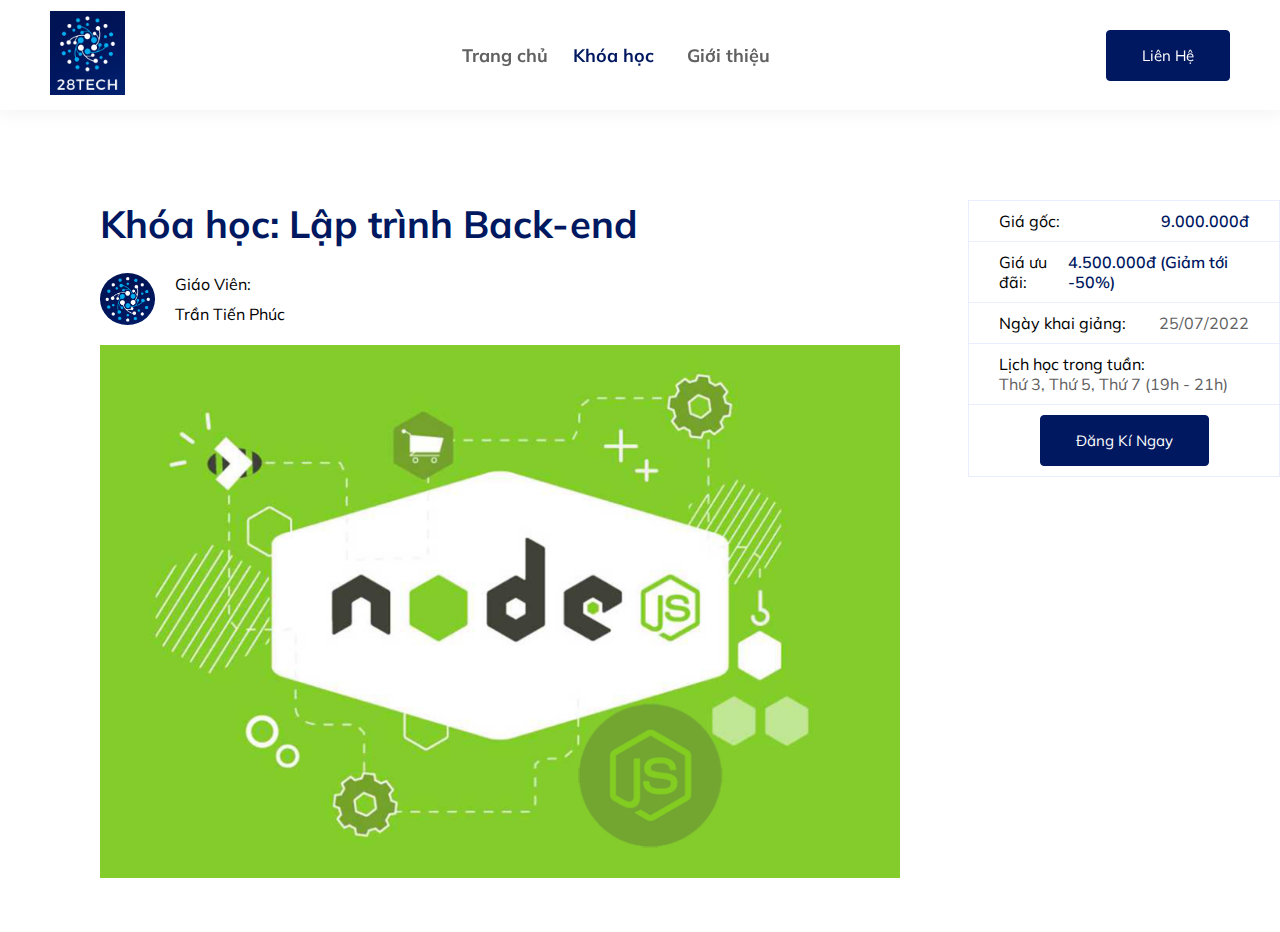
==== backend.html @ 57086149 "first commit" ====
<!DOCTYPE html>
<html lang="en">
<head>
    <meta charset="UTF-8">
    <meta name="viewport" content="width=device-width, initial-scale=1.0">
    <link rel="stylesheet" href="style.css">
    <link rel="stylesheet" href="https://cdnjs.cloudflare.com/ajax/libs/font-awesome/6.4.0/css/all.min.css" integrity="sha512-iecdLmaskl7CVkqkXNQ/ZH/XLlvWZOJyj7Yy7tcenmpD1ypASozpmT/E0iPtmFIB46ZmdtAc9eNBvH0H/ZpiBw==" crossorigin="anonymous" referrerpolicy="no-referrer" />
    <link rel="shortcut icon" href="./logo.png" type="image/x-icon">
    <title>Lập trình Back-end</title>
</head>
<body>
    <header>
        <div class="logo">
            <img src="./logo.png" alt="" class="img-logo">
        </div>
        <ul class="menu">
            <li class="menu-item"><a href="./index.html">Trang chủ</a></li>
            <li class="menu-item menu-item-table">
                <a href="" class="active">Khóa học</a>
                <i class="fa-solid fa-chevron-down"></i>
                <div class="menu-list">
                    <a href="">Lập trình Backend</a>
                    <a href="">Lập trình FontEnd</a>
                    <a href="">lập trình C++ từ cơ bản đến nâng cao</a>
                    <a href="">Cấu trúc dữ liệu và giải thuật</a>
                    <a href="">Lập trình C</a>
                    <a href="">Lập trình Java và SQL</a>
                    <a href="">Lập trình Python</a>
                    <a href="">Lập trình thi đấu</a>
                </div>
            </li>
            <li class="menu-item"><a href="./introduce.html">Giới thiệu</a></li>
        </ul>
        <a href="" class="contact">Liên hệ</a>
    </header>
    <section class="rate">
    <div class="left">
            <h2>Khóa học: Lập trình Back-end</h2>
        <div class="teacher">
            <img src="./rating-img-1.jpg" alt="">
            <p>Giáo Viên: <span>Trần Tiến Phúc</span></p>
        </div>
        <img src="./back-end.png" alt="">
    </div>
    <div class="right">
        <div class="box-rate">
            <div class="cost">
                <p>Giá gốc:</p>
                <span>9.000.000đ</span>
            </div>
            <div class="cost">
                <p>Giá ưu đãi:</p>
                <span>4.500.000đ (Giảm tới -50%)</span>
            </div>
            <div class="begin">
                <p>Ngày khai giảng:</p>
                <span>25/07/2022</span>
            </div>
            <div class="calender">
                <p>Lịch học trong tuần:</p>
                <span>Thứ 3, Thứ 5, Thứ 7 (19h - 21h)</span>
            </div>
            <div class="button">
                <a href="" class="contact">Đăng kí ngay</a>
            </div>
        </div>
    </div>
    </section>
</body>
</html>
---- style.css ----
@import url('https://fonts.googleapis.com/css2?family=Mulish:wght@300;400;500;600;700;800;900&display=swap');
*{
    padding: 0;
    margin: 0;
    box-sizing: border-box;
    list-style: none;
    text-decoration: none;
    font-family: var(--font-family);
}
:root{
    --font-family: 'Mulish', sans-serif;
    --main-color: #001860;
    --body-color: #616161;
    --white-color: #ffffff;
    --bs-orange: #fd7e14;
    --back-color: #000000;
    --transition: all ease .5s;
    --border-radiaus: 4px;
    --box-shadow: 0 0 20px 3px rgba(0,0,0,0.05);
}
body{
   
}
header{
    display: flex;
    align-items: center;
    justify-content: space-between;
    height: 110px;
    background-color: var(--white-color);
    box-shadow: var(--box-shadow);
    padding: 20px 50px;
    position: fixed;
    width: 100%;
    z-index: 1000;
    top: 0;
    left: 0;
    right: 0;
}
.menu .active{
    color: var(--main-color);
}
.logo{
    width: 75px;
}
.logo img{
    width: 100%;
    height: auto;
}
.menu{
    display: flex;
    align-items: center;
    gap: 25px;
}
.menu li a{
    font-size: 18px;
    color: var(--body-color);
    transition: var(--transition);
    font-weight: bold;
}
.menu li:hover a{
    color: var(--main-color);
    cursor: pointer;
}
.contact{
    padding: 15px 35px;
    background-color: var(--main-color);
    color: var(--white-color);
    font-size: 15px;
    border-radius: var(--border-radiaus);
    text-align: center;
    text-transform: capitalize;
    border: 1px solid var(--main-color);
    transition: var(--transition);
}
.contact:hover{
    background-color: var(--white-color);
    color: var(--main-color);
}
.menu li{
    display: flex;
    align-items: center;
}
.menu li i{
    color: var(--body-color);
    font-weight: bold;
    font-size: 10px;
    margin-left: 8px;
    transition: var(--transition);
    cursor: pointer;
}
.menu li:hover i{
    color: var(--main-color);
}
.menu-item-table{
    position: relative;
    cursor: pointer;
}
.menu-item-table:hover .menu-list{
    display: inline-flex;
}
.hero{
    display: flex;
    align-items: center;
    gap: 15px;
    padding: 50px 50px;
    background-color: #f5f6fa;
    margin-top: 100px;
}
.hero-left{
    width: 58.3333333333%;
}
.hero-left .heading{
    font-size: 50px;
    line-height: 1.2;
    margin-bottom: 25px;
}
.hero-left p{
    color: var(--body-color);
    margin-bottom: 30px;
    line-height: 2;
    font-size: 19px;
}
.hero-right{
    width: calc(100% - 58.3333333333%);
}
.hero-right img{
    width: 600px;
    vertical-align: middle;
}
.menu-list{
    position: absolute;
    left: -10px;
    top: 160%;
    display: flex;
    flex-direction: column;
    background-color: var(--white-color);
    width: 250px;
    display: none;
    transition: var(--transition);
}
.menu-list::before{
    content: "";
    display: block;
    width: 150px;
    height: 50px;
    background-color: transparent;
    position: absolute;
    top: -30px;
}
.menu-list a{
    padding: 10px 15px;
    border-bottom: 1px dashed var(--body-color);
    color: var(--body-color);
}
.menu-list a:hover{
    color: red;
}
.source{
    margin-top: 100px;
    margin-bottom: 70px;
    text-align: center;
    width: 90%;
    margin: 0 auto;
}
.title p{
    font-size: 16px;
    color: var(--main-color);
    font-weight: 600;
    margin-bottom: 5px;
}
 .title h3{
    font-size: 36px;
    font-weight: 600;
    margin-bottom: 15px;
}
.box{
    width: 394px;
    height: 370px;
    text-align: start;
    box-shadow: var(--box-shadow);
    transition: var(--transition);
    cursor: pointer;
}
.box:hover{
    transform: translateY(-5px);
}
.box img{
    width: 100%;
    object-fit: cover;
}
.box .content{
    padding: 10px;
}
.box .content span{
    color: var(--main-color);
    font-size: 15px;
    margin-bottom: 5px;
}
.box .content h3{
    font-size: 20px;
    line-height: 1.6;
}
.box .content .star{
    margin-bottom: 20px;
    line-height: 1;
    color: var(--main-color);
}
.time{
    width: 100%;
    display: flex;
    align-items: center;
    justify-content: space-between;
}
.contain-box{
    display: flex;
    align-items: center;
    justify-content: center;
    flex-wrap: wrap;
    gap: 25px;
}
.title{
    margin: 60px 0px;
}
.introduce{
    background-color: #f5f6fa;
    padding: 40px;
    text-align: center;
}
.container-difficult{
    display: flex;
    align-items: center;
    justify-content: center;
    gap: 20px;
}
.box-difficult{
    width: 200px;
    height: 337px;
    text-align: center;
    transition: var(--transition);
}
.box-difficult:hover{
    transform: translateY(-5px);
}
.box-difficult img{
    width: 80px;
    height: 80px;
    object-fit: contain;
    margin-bottom: 20px;
}
.img-difficult{
    width: 140px;
    height: 140px;
    background-color: red;
    display: flex;
    align-items: center;
    justify-content: center;
    border-radius: 50%;
    margin: 0 auto 25px;
    background-color: #edf5fc;
}
.feeling{
    display: flex;
    align-items: center;
    justify-content: center;
    flex-direction: column;
    background-color: var(--white-color);
    text-align: center;
    padding: 40px;
    position: relative;
    margin-bottom: 30px;
}
.container-feeling{
    width: 50%;
}
.content-feeling img{
    width: 68px;
    height: auto;
    border-radius: 50%;
}
.container-feeling p{
    font-size: 20px;
    color: var(--body-color);
    line-height: 1.5;
}
.content-feeling{
    width: 100%;
    display: flex;
    align-items: center;
    gap: 20px;
    justify-content: center;
    margin-top: 20px;
}
.content-feeling .name{
    color: var(--back-color);
}
.container-feeling .comment{
    text-align: start;
}
.felling-img-1{
    position: absolute;
    top: 90px;
    left: 50px;
}
.felling-img-2{
    position: absolute;
    bottom: 0;
    right: 30px;
}
.register{
    background-color: #f5f6fa;
    padding: 40px 0px;
}
.container-register{
    display: flex;
    align-items: center;
    justify-content: center;
}
.box-register{
    display: flex;
    align-items: center;
    flex-direction: column;
    margin-right: 100px;
    position: relative;
    transition: var(--transition);
}
.box-register:hover{
    transform: translateY(-5px);
}
.box-register img{
    margin-bottom: 30px;
    width: 140px;
}
.box-register span{
    font-size: 20px;
    font-weight: 600;
}
.box-register p{
    position: absolute;
    font-size: 25px;
    font-weight: bold;
    top: 20%;
}
footer{
    background-color: var(--back-color);
    padding: 40px;
    text-align: center;
}
footer p{
    color: var(--white-color);
    font-size: 18px;
    font-weight: bold;
}
footer span{
    color: var(--bs-orange);
}
.social{
    position: fixed;
    top: 500px;
    right: 30px;
}
.social img{
    width: 40px;
    height: 40px;
    margin-bottom: 10px;
    display: block;
    cursor: pointer;
}
.social-phone{
    background-color: rgb(146, 238, 9);
    border-radius: 50%;
    padding: 5px;
}
.social .updown{
    width: 40px;
    height: 40px;
    background-color: var(--main-color);
    display: flex;
    align-items: center;
    justify-content: center;
    border-radius: 5px;
    font-size: 12px;
    border: 2px solid var(--main-color);
    transition: var(--transition);
    cursor: pointer;
}
.social .updown a{
    color: var(--white-color);
}
.social .updown:hover{
    background-color: var(--white-color);
}
.social .updown:hover a{
    color: var(--main-color);
}
.introduce-hero{
    position: relative;
    height: 363px;
    width: 100%;
    background-image: url(./page-bg-1.jpg);
    text-align: center;
    background-repeat: no-repeat;
    background-position: center center;
    background-size: cover;
    display: flex;
    align-items: center;
    justify-content: center;
    z-index: 1;
}
.introduce-hero::before{
    position: absolute;
    content: "";
    width: 100%;
    height: 100%;
    background-color: var(--white-color);
    opacity: 0.8;
    z-index: -1;
}
.container-introduce-hero h2{
    font-size: 40px;
    font-weight: 500;
    margin-bottom: 20px;
}
.container-introduce-hero span{
    margin: 0 20px;
    font-size: 15px;
}
.introduce-body{
    display: flex;
    gap: 55px;
    background-color: #f5f6fa;
}
.introduce-left{
    width: 50%;
}
.introduce-left img{
    width: 800px;
    height: 100%;
    background-size: contain;
    background-position: center center;
}
.introduce-righ{
    max-width: 518px;
}
.introduce-right{
    padding: 100px 0px;
}
.introduce-right h3{
    font-size: 36px;
    text-transform: uppercase;
    color: var(--main-color);
    margin: 20px 0px;
}
.introduce-right p{
    color: var(--body-color);
    line-height: 2;
    margin-bottom: 20px;
}
.introduce-right .content{
    max-width: 600px;
}
.contact-item{
    margin-bottom: 30px;
}
.contact-item i{
    width: 20px;
    height: 20px;
    background-color: var(--main-color);
    border-radius: 50%;
    font-size: 15px;
    color: var(--white-color);
    line-height: 20px;
    padding-left: 3px;
}
.contact-item .link{
    color: var(--body-color);
    margin-left: 5px;
    transition: var(--transition);
}
.contact-item .link:hover{
    color: var(--main-color);
}
.rate{
    margin-top: 200px;
    margin-bottom: 50px;
    display: flex;
}
.rate .left{
    width: 60%;
    margin: 0 100px;
}
.rate .left h2{
    font-size: 38px;
    margin-bottom: 25px;
    font-weight: 700;
    color: var(--main-color);
}
.rate .left img{
    width: 800px;
    height: auto;
}
.teacher{
    display: flex;
    align-items: center;
    gap: 20px;
    margin-bottom: 20px;
}
.teacher img{
    max-width: 55px;
    border-radius: 50%;
}
.teacher span{
    display: block;
    margin-top: 10px;
}
.right{
    width: 40%;
}
.box-rate{
    max-width: 400px;
    border: 1px solid #eaedff;
}
.cost , .begin , .calender{
    padding: 10px 30px;
    border-bottom: 1px solid #eaedff;
}
.cost , .begin{
    display: flex;
    align-items: center;
    justify-content: space-between;
}
.cost span{
    color: var(--main-color);
    font-weight: 600;
}
.begin span ,.calender span{
    color: var(--body-color);
}
.button{
    display: flex;
    align-items: center;
    justify-content: center;
    padding: 10px 0;
}
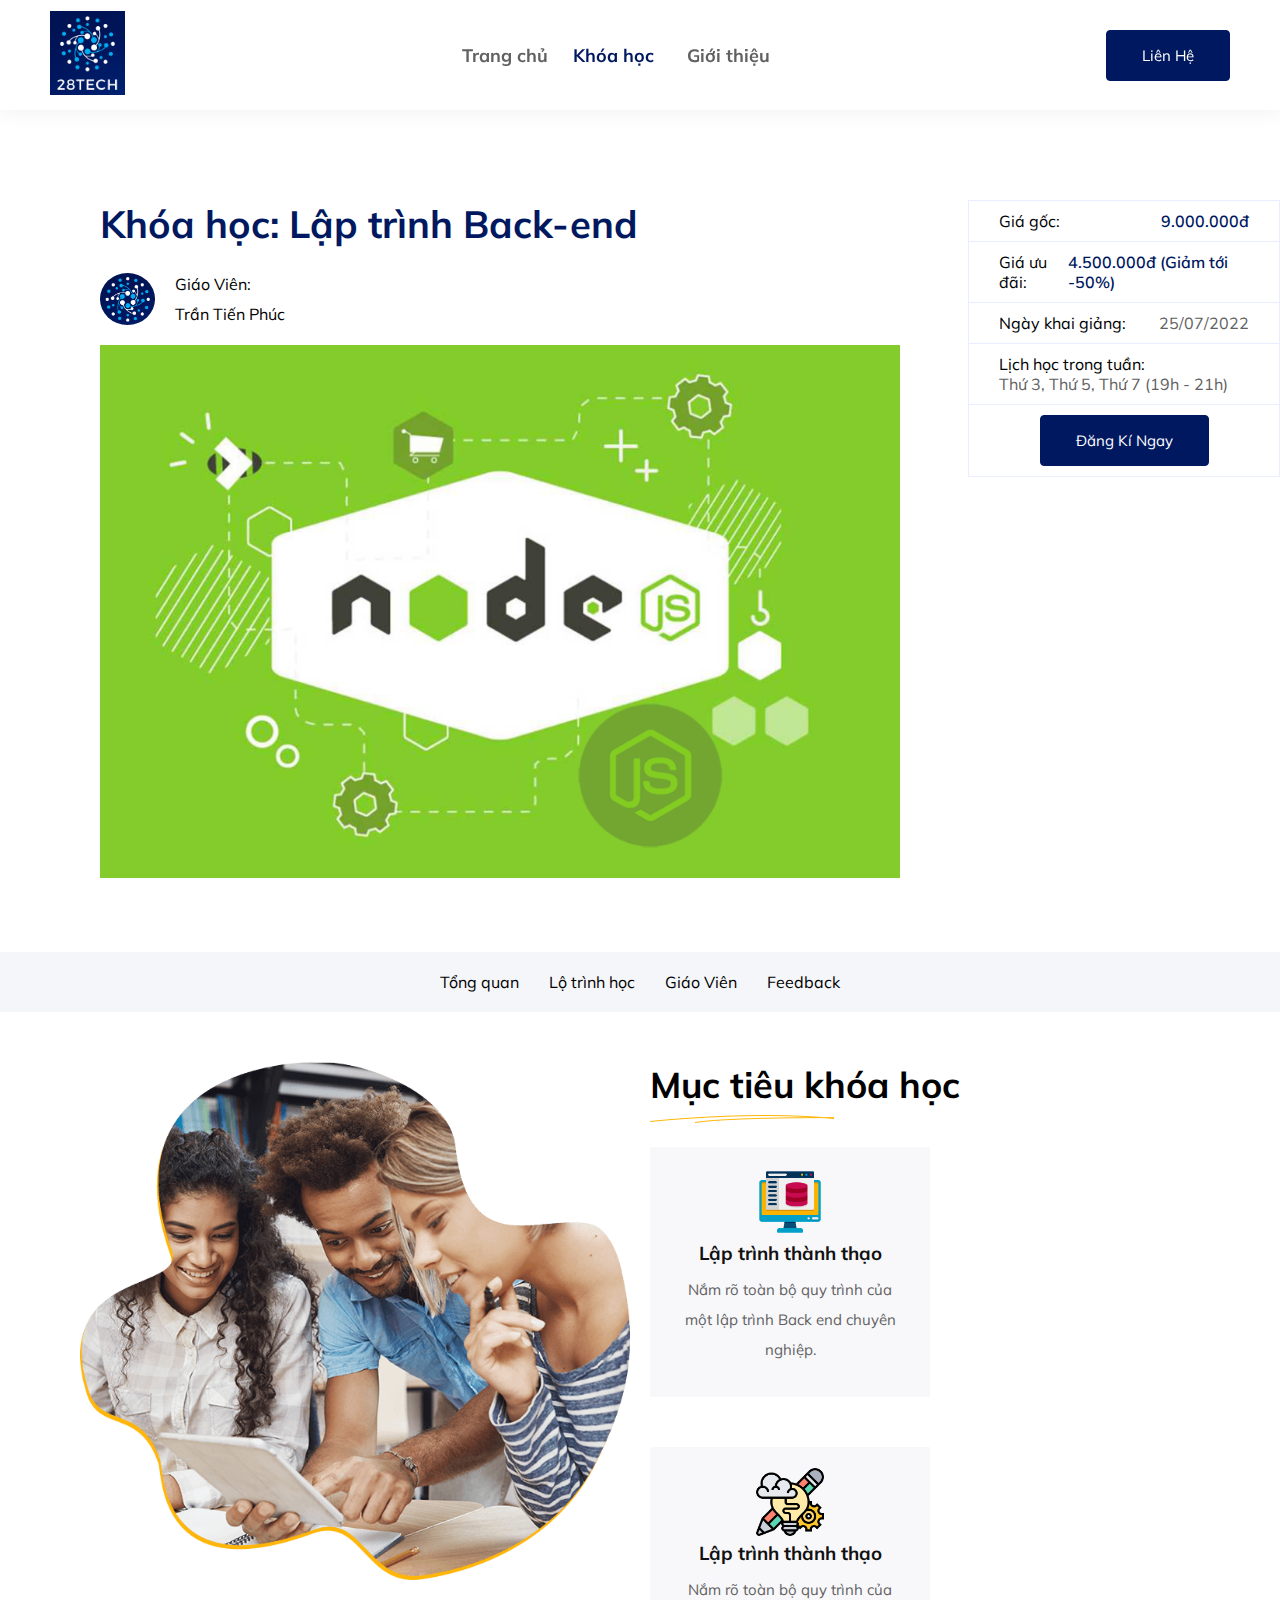
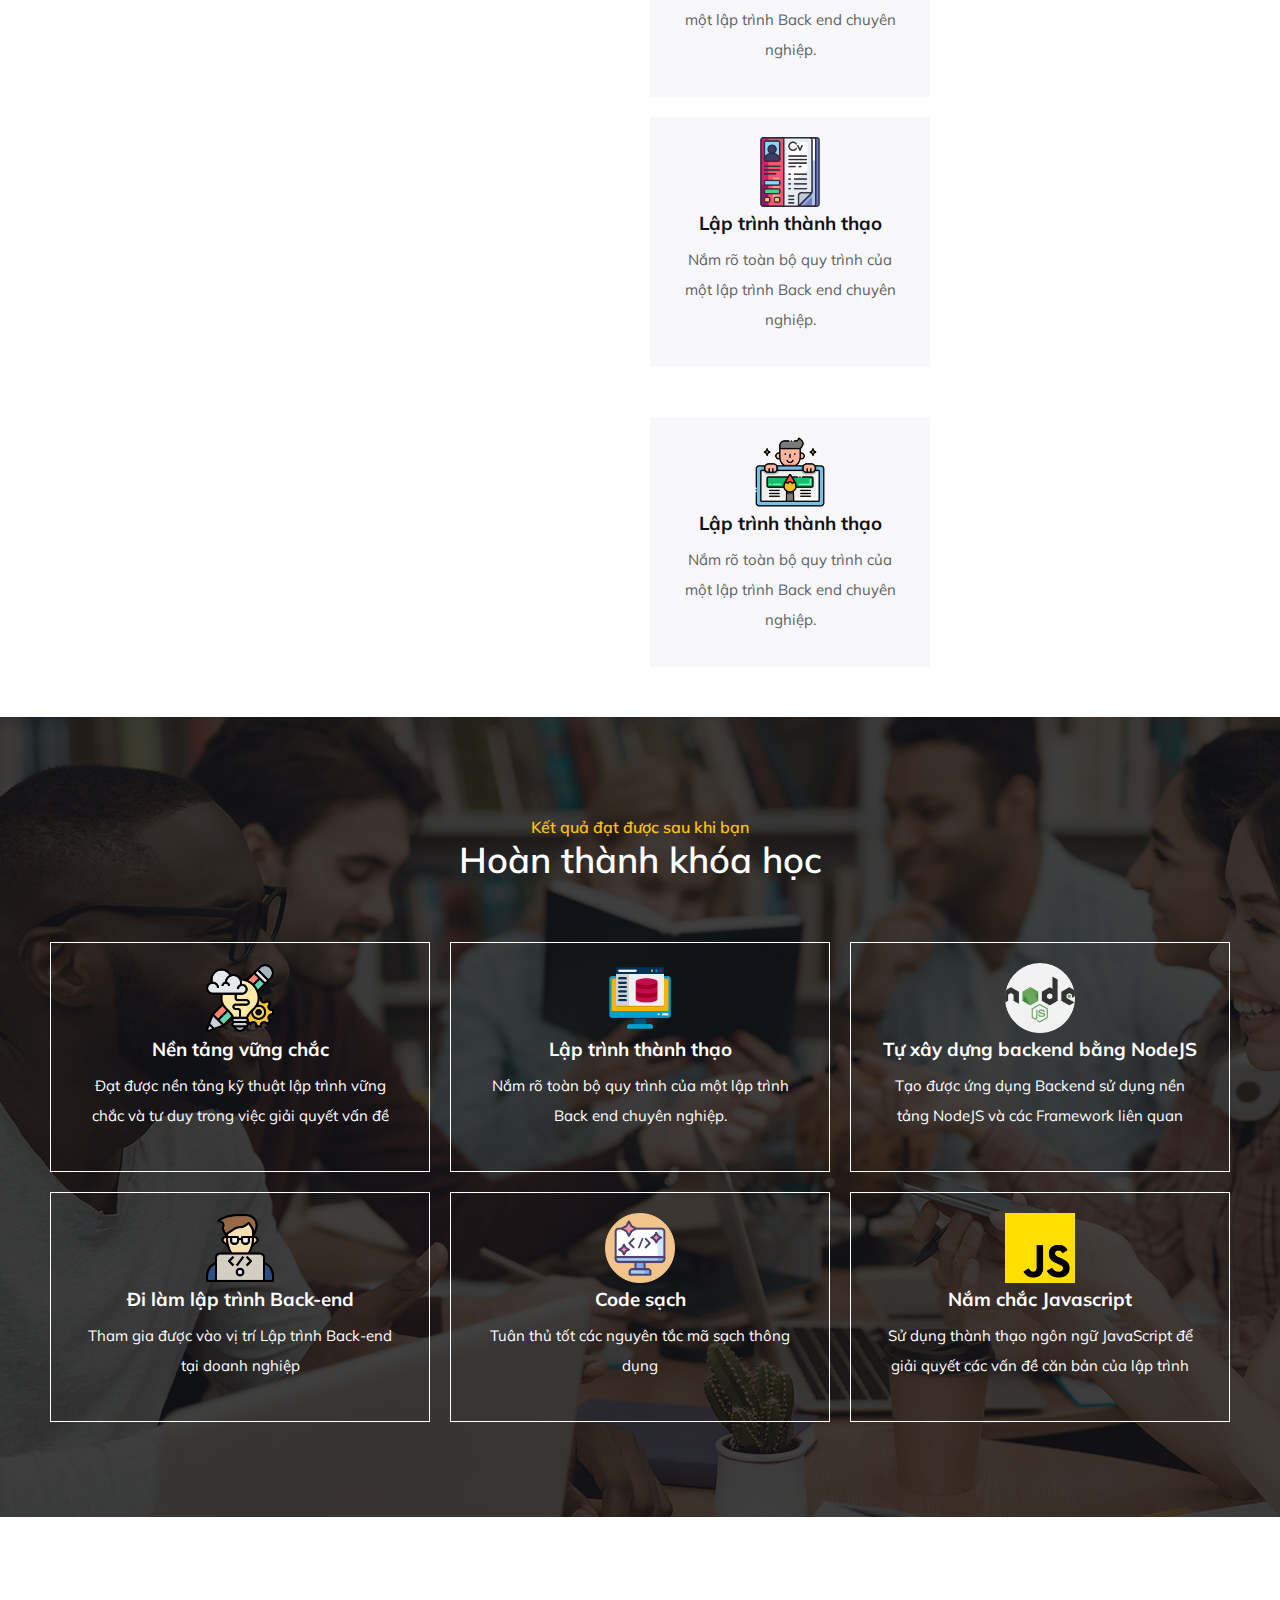
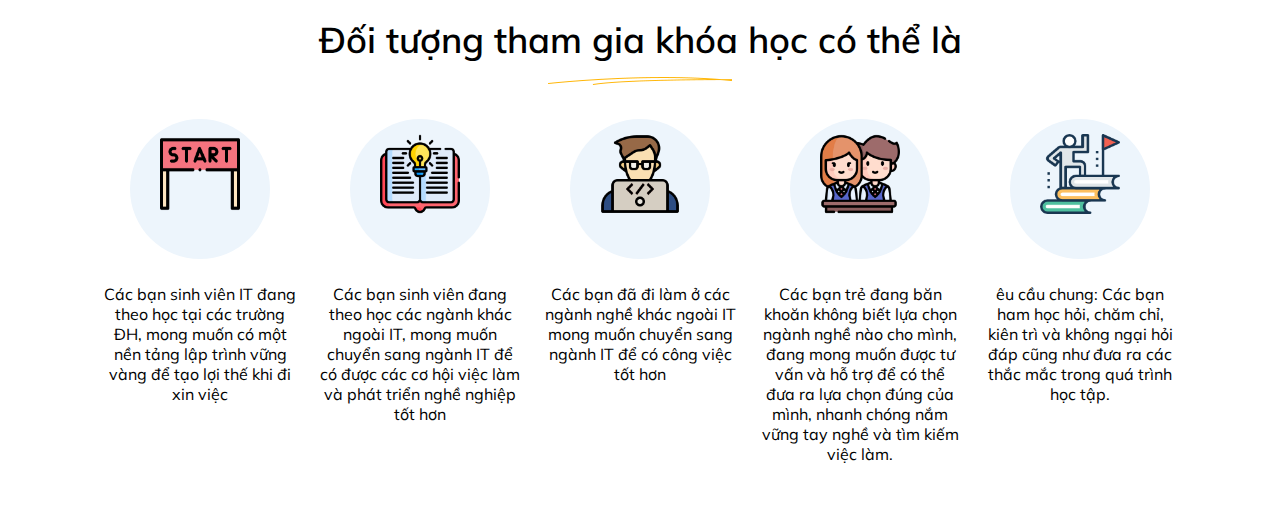
==== commit c1477799: "first commit" ====
--- a/backend.html
+++ b/backend.html
@@ -66,5 +66,117 @@
         </div>
     </div>
     </section>
+    <section class="navbar">
+        <ul class="navbar-backend">
+            <li>Tổng quan</li>
+            <li>Lộ trình học</li>
+            <li>Giáo Viên</li>
+            <li>Feedback</li>
+        </ul>
+    </section>
+    <section class="target">
+        <div class="target-left">
+            <img src="./event-img-5.png" alt="">
+        </div>
+        <div class="target-right">
+            <h2>Mục tiêu khóa học</h2>
+            <img src="./section-title-shape.png" alt="">
+            <div class="target-box">
+                <div class="target-box-item">
+                    <img src="./icon-back-end.png" alt="">
+                    <h3>Lập trình thành thạo</h3>
+                    <span>Nắm rõ toàn bộ quy trình của một lập trình Back end chuyên nghiệp.</span>
+                </div>
+                <div class="target-box-item target-box-item-margin">
+                    <img src="./tu-duy.png" alt="">
+                    <h3>Lập trình thành thạo</h3>
+                    <span>Nắm rõ toàn bộ quy trình của một lập trình Back end chuyên nghiệp.</span>
+                </div>
+                <div class="target-box-item">
+                    <img src="./cv.png" alt="">
+                    <h3>Lập trình thành thạo</h3>
+                    <span>Nắm rõ toàn bộ quy trình của một lập trình Back end chuyên nghiệp.</span>
+                </div>
+                <div class="target-box-item target-box-item-margin">
+                    <img src="./ui-ux.png" alt="">
+                    <h3>Lập trình thành thạo</h3>
+                    <span>Nắm rõ toàn bộ quy trình của một lập trình Back end chuyên nghiệp.</span>
+                </div>
+            </div>
+        </div>
+    </section>
+    <section class="result">
+        <div class="title">
+            <span>Kết quả đạt được sau khi bạn</span>
+            <h3>Hoàn thành khóa học</h3>
+        </div>
+        <div class="target-box">
+            <div class="target-box-item">
+                <img src="./tu-duy.png" alt="">
+                <h3>Nền tảng vững chắc</h3>
+                <span>Đạt được nền tảng kỹ thuật lập trình vững chắc và tư duy trong việc giải quyết vấn đề</span>
+            </div>
+            <div class="target-box-item ">
+                <img src="./icon-back-end.png" alt="">
+                <h3>Lập trình thành thạo</h3>
+                <span>Nắm rõ toàn bộ quy trình của một lập trình Back end chuyên nghiệp.</span>
+            </div>
+            <div class="target-box-item">
+                <img src="./nodejs.png" alt="">
+                <h3>Tự xây dựng backend bằng NodeJS</h3>
+                <span>Tạo được ứng dụng Backend sử dụng nền tảng NodeJS và các Framework liên quan</span>
+            </div>
+            <div class="target-box-item">
+                <img src="./lap-trinh-vien.png" alt="">
+                <h3>Đi làm lập trình Back-end</h3>
+                <span>Tham gia được vào vị trí Lập trình Back-end tại doanh nghiệp</span>
+            </div>
+            <div class="target-box-item">
+                <img src="./clean-code.png" alt="">
+                <h3>Code sạch</h3>
+                <span>Tuân thủ tốt các nguyên tắc mã sạch thông dụng</span>
+            </div>
+            <div class="target-box-item">
+                <img src="./javascript.png" alt="">
+                <h3>Nắm chắc Javascript</h3>
+                <span>Sử dụng thành thạo ngôn ngữ JavaScript để giải quyết các vấn đề căn bản của lập trình</span>
+            </div>
+        </div>
+    </section>
+    <section class="opp">
+        <h2>Đối tượng tham gia khóa học có thể là</h2>
+        <img src="./section-title-shape.png" alt="">
+        <div class="container-difficult">
+            <div class="box-difficult">
+                <div class="img-difficult">
+                    <img src="./bat-dau.png" alt="">
+                </div>
+                <p>Các bạn sinh viên IT đang theo học tại các trường ĐH, mong muốn có một nền tảng lập trình vững vàng để tạo lợi thế khi đi xin việc</p>
+            </div>
+            <div class="box-difficult">
+                <div class="img-difficult">
+                    <img src="./kien-thuc.png" alt="">
+                </div>
+                <p>Các bạn sinh viên đang theo học các ngành khác ngoài IT, mong muốn chuyển sang ngành IT để có được các cơ hội việc làm và phát triển nghề nghiệp tốt hơn</p>
+            </div>
+            <div class="box-difficult">
+                <div class="img-difficult">
+                    <img src="./lap-trinh-vien.png" alt="">
+                </div>
+                <p>Các bạn đã đi làm ở các ngành nghề khác ngoài IT mong muốn chuyển sang ngành IT để có công việc tốt hơn</p>
+            </div>
+            <div class="box-difficult">
+                <div class="img-difficult">
+                    <img src="./hoc-sinh.png" alt="">
+                </div>
+                <p>Các bạn trẻ đang băn khoăn không biết lựa chọn ngành nghề nào cho mình, đang mong muốn được tư vấn và hỗ trợ để có thể đưa ra lựa chọn đúng của mình, nhanh chóng nắm vững tay nghề và tìm kiếm việc làm.</p>
+            </div>
+            <div class="box-difficult">
+                <div class="img-difficult">
+                    <img src="./no-luc.png" alt="">
+                </div>
+                <p>êu cầu chung: Các bạn ham học hỏi, chăm chỉ, kiên trì và không ngại hỏi đáp cũng như đưa ra các thắc mắc trong quá trình học tập.</p>
+            </div>
+    </section>
 </body>
 </html>--- a/style.css
+++ b/style.css
@@ -45,6 +45,7 @@
 .logo img{
     width: 100%;
     height: auto;
+    cursor: pointer;
 }
 .menu{
     display: flex;
@@ -250,7 +251,6 @@
 .img-difficult{
     width: 140px;
     height: 140px;
-    background-color: red;
     display: flex;
     align-items: center;
     justify-content: center;
@@ -481,7 +481,7 @@
 }
 .rate{
     margin-top: 200px;
-    margin-bottom: 50px;
+    margin-bottom: 70px;
     display: flex;
 }
 .rate .left{
@@ -540,4 +540,137 @@
     align-items: center;
     justify-content: center;
     padding: 10px 0;
+}
+.navbar{
+    padding: 20px 30px;
+    background-color: #f5f6fa;
+    display: flex;
+    align-items: center;
+    justify-content: center;
+}
+.navbar-backend{
+    display: flex;
+    align-items: center;
+    gap: 30px;
+}
+.target{
+    display: flex;
+    gap: 20px;
+    padding: 50px 80px;
+}
+.target-left{
+    width: 50%;
+}
+.target-left img{
+    width: 100%;
+}
+.target-right{
+    width: 50%;
+}
+.target-right h2{
+    font-size: 36px;
+}
+.target-box{
+    margin-top: 20px;
+    display: flex;
+    flex-wrap: wrap;
+    gap: 20px;
+}
+.target-box-item{
+    padding: 20px 30px;
+    text-align: center;
+    width: 280px;
+    height: 250px;
+    background-color: #f8f8fb;
+    cursor: pointer;
+    transition: var(--transition);
+    z-index: 2;
+}
+.target-box-item:hover{
+    transform: translateY(-5px);
+}
+.target-box-item img{
+    height: 70px;
+    width: auto;
+}
+.target-box-item h3{
+    color: #111111;
+}
+.target-box-item span{
+    font-size: 15px;
+    line-height: 2;
+    color: var(--body-color);
+    margin-top: 10px;
+    display: block;
+}
+.target-box-item-margin{
+    margin-top: 30px;
+}
+.result{
+    background-image: url(tutor-bg.jpg);
+    background-size: cover;
+    background-position: center center;
+    height: 800px;
+    text-align: center;
+    padding: 40px;
+    position: relative;
+    z-index: -2;
+}
+.result:before{
+    content: "";
+    position: absolute;
+    top: 0;
+    left: 0;
+    width: 100%;
+    height: 100%;
+    background-color: #111111;
+    opacity: 0.8;
+    z-index: -1;
+}
+.result .title{
+    z-index: 2000;
+}
+.result .title span{
+    color: #ffc107;
+    font-size: 16px;
+    font-weight: 600;
+    margin-bottom: 10px;
+}
+.result .title h3{
+    color: var(--white-color);
+}
+.result .target-box .target-box-item{
+    width: 380px;
+    height: 230px;
+    background-color: transparent;
+    border: 1px solid var(--white-color);
+    cursor: pointer;
+    transition: var(--transition);
+    padding-bottom: 40px;
+}
+.result .target-box .target-box-item:hover{
+    transform: translateY(-5px);
+}
+.result .target-box{
+    display: flex;
+    align-items: center;
+    justify-content: center;
+}
+.result .target-box .target-box-item h3{
+    color: var(--white-color);
+}
+.result .target-box .target-box-item span{
+    color: var(--white-color);
+}
+.opp{
+    padding: 100px 0px 70px;
+    text-align: center;
+}
+.opp h2{
+    font-size: 36px;
+    font-weight: 600;
+    margin-bottom: 15px;
+}
+.opp img{
+    margin-bottom: 30px;
 }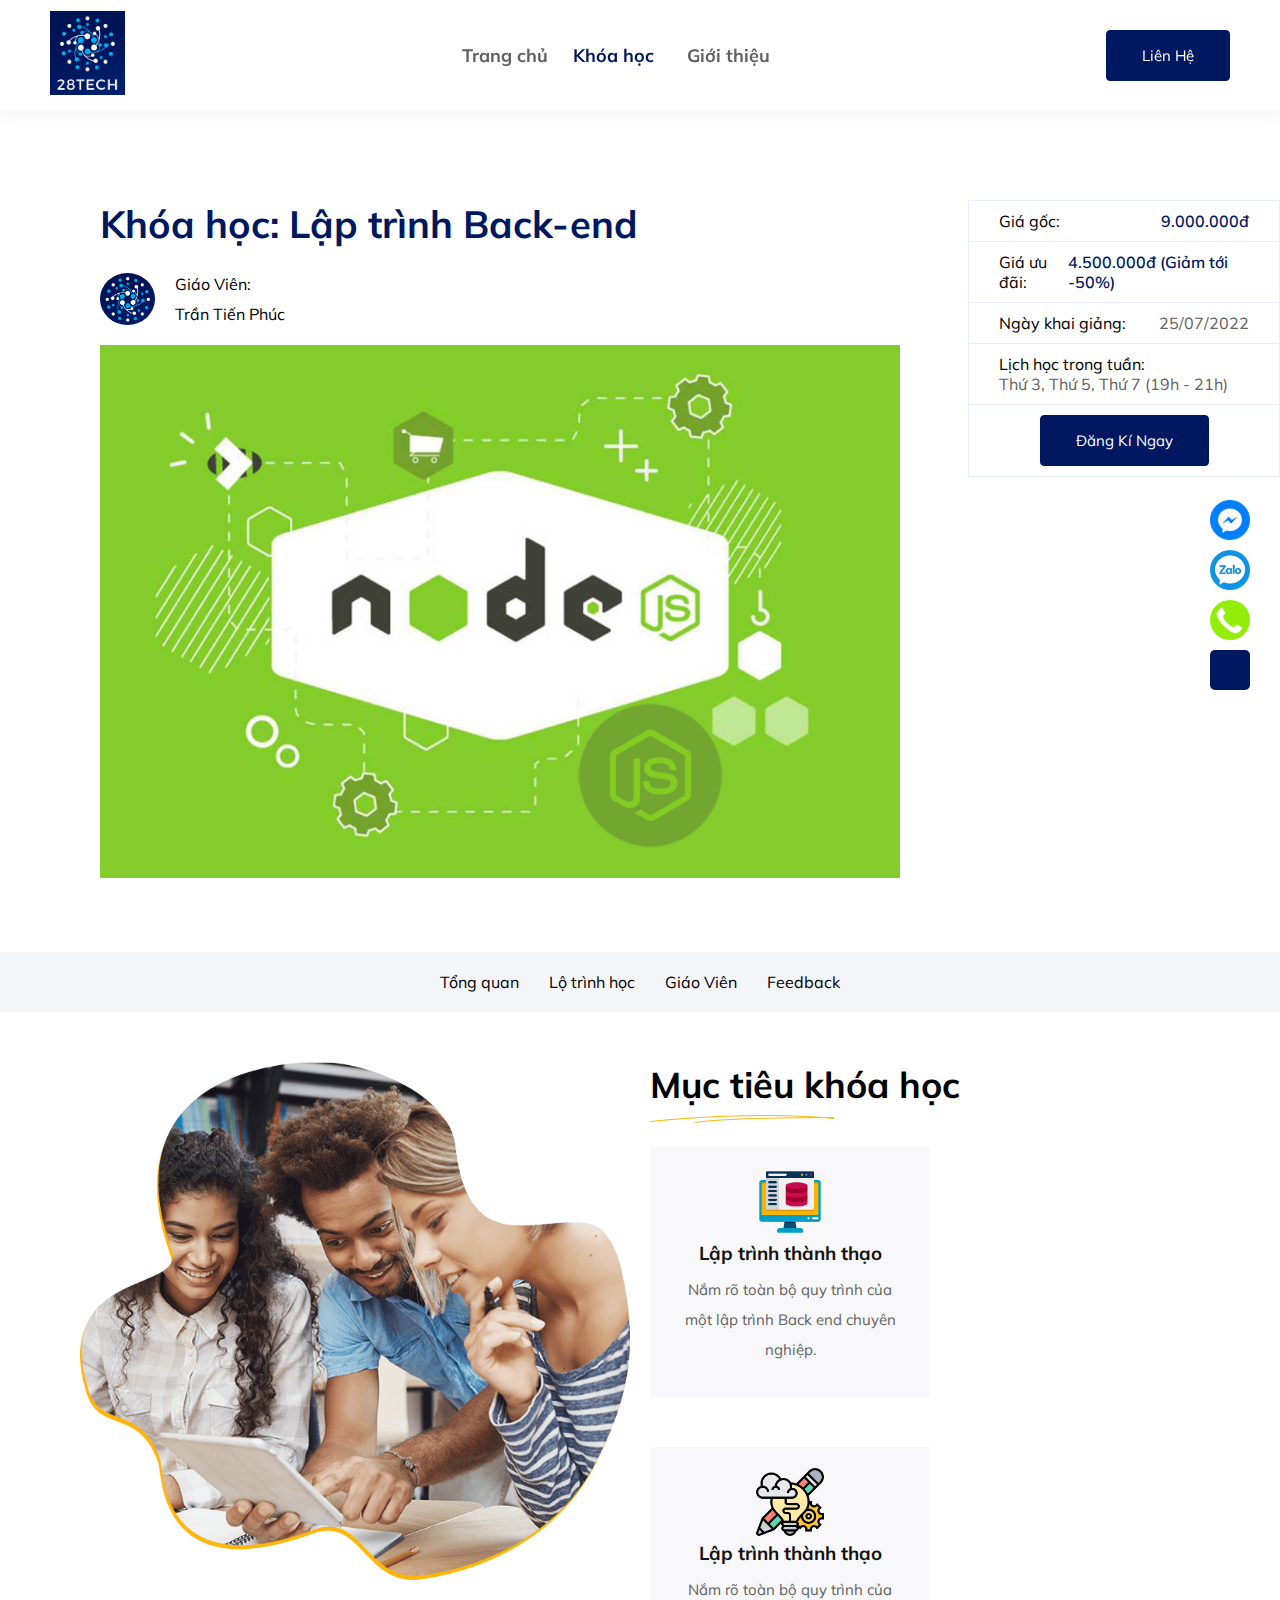
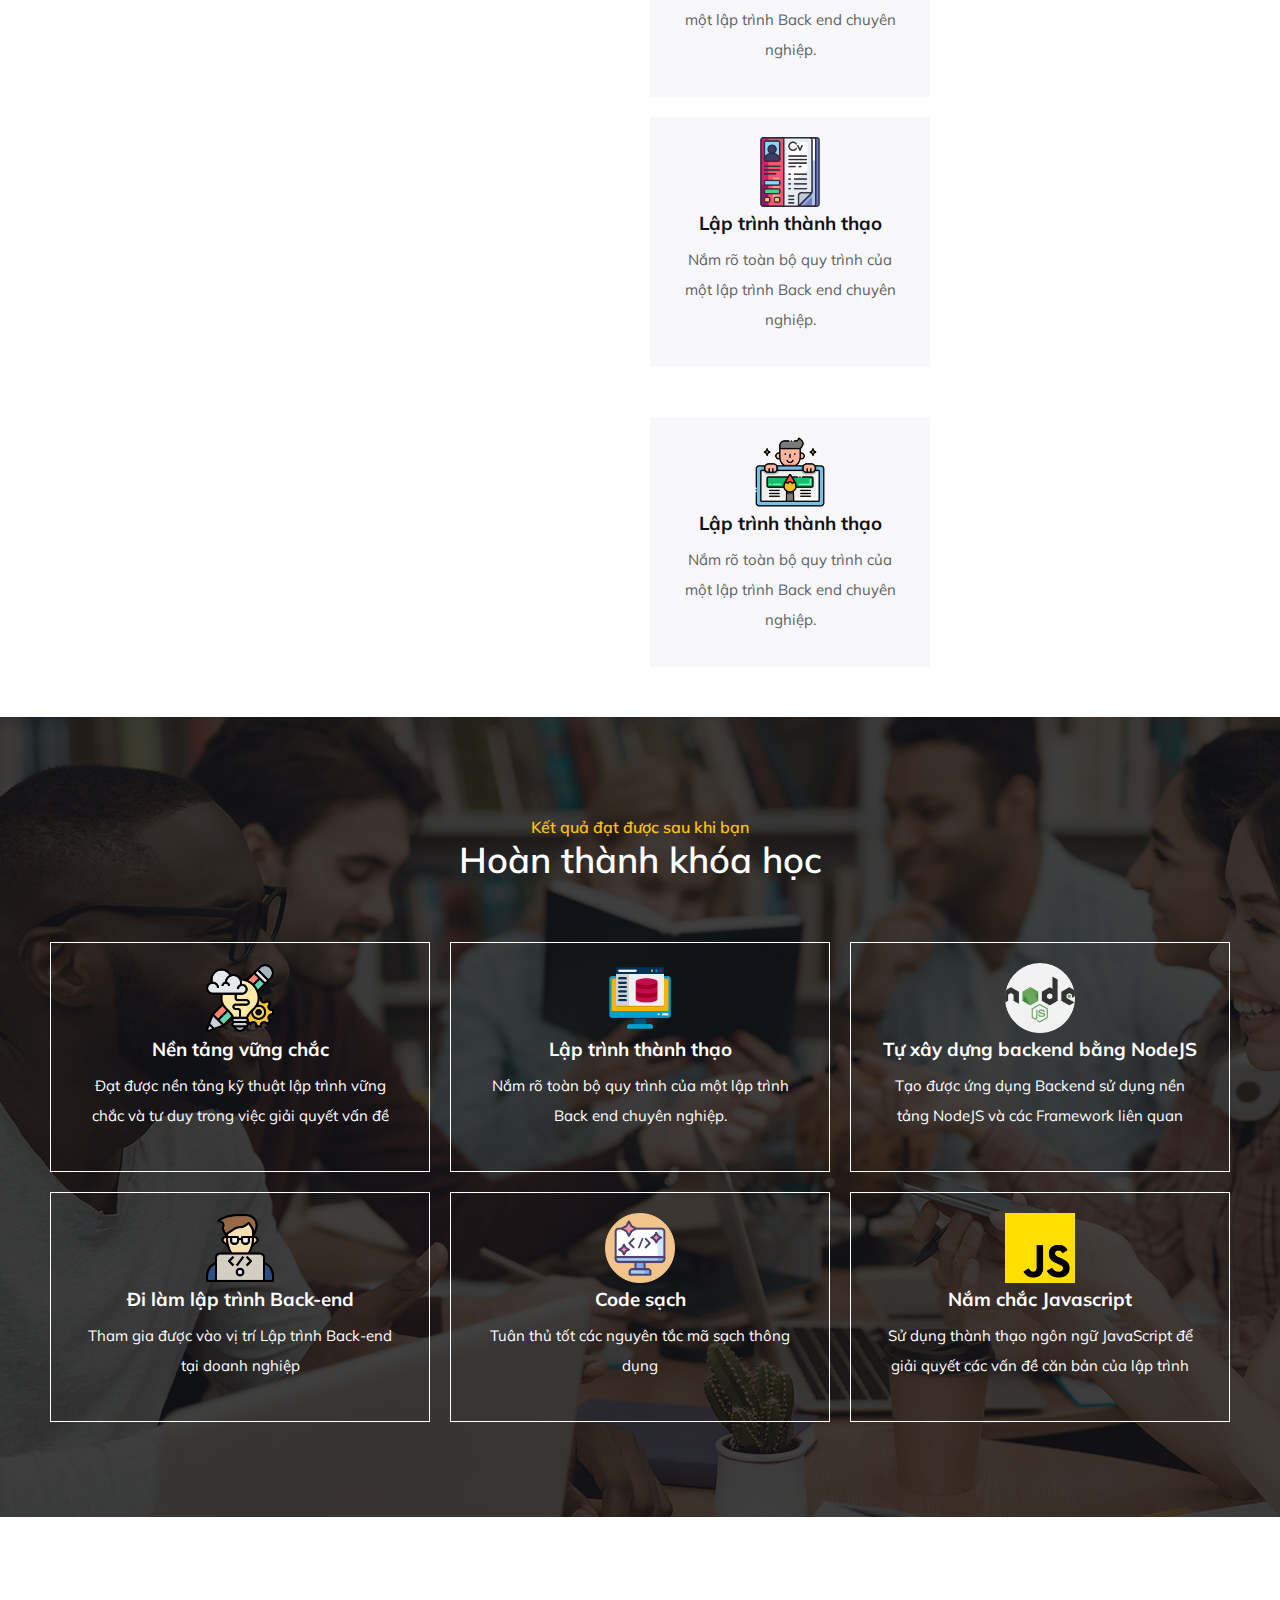
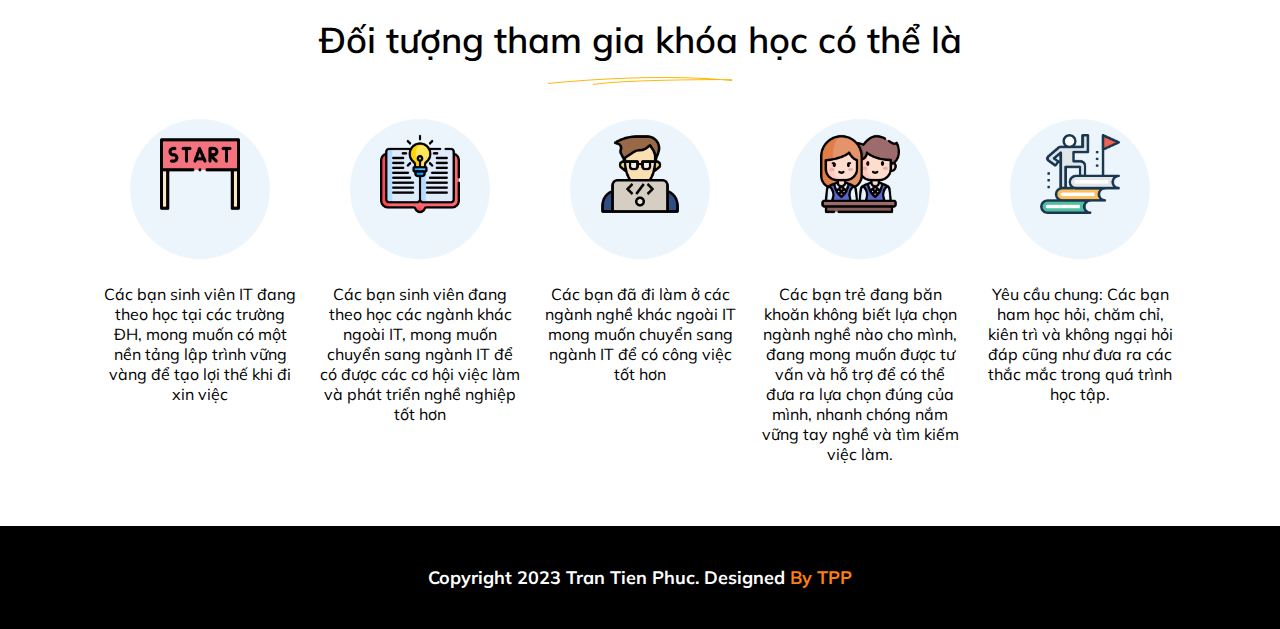
==== commit 84c3b3e6: "first commit" ====
--- a/backend.html
+++ b/backend.html
@@ -175,8 +175,19 @@
                 <div class="img-difficult">
                     <img src="./no-luc.png" alt="">
                 </div>
-                <p>êu cầu chung: Các bạn ham học hỏi, chăm chỉ, kiên trì và không ngại hỏi đáp cũng như đưa ra các thắc mắc trong quá trình học tập.</p>
+                <p>Yêu cầu chung: Các bạn ham học hỏi, chăm chỉ, kiên trì và không ngại hỏi đáp cũng như đưa ra các thắc mắc trong quá trình học tập.</p>
             </div>
     </section>
+    <div class="social">
+        <img src="./icon-mess.png" alt="">
+        <img src="./icon-zalo.png" alt="">
+        <img src="./icon-phone.png" alt="" class="social-phone">
+       <div class="updown">
+        <a href="#"><i class="fa-solid fa-angles-up"></i></a>
+       </div>
+    </div>
+    <footer>
+        <p>Copyright 2023 Tran Tien Phuc. Designed <span>By TPP</span></p>
+    </footer>
 </body>
 </html>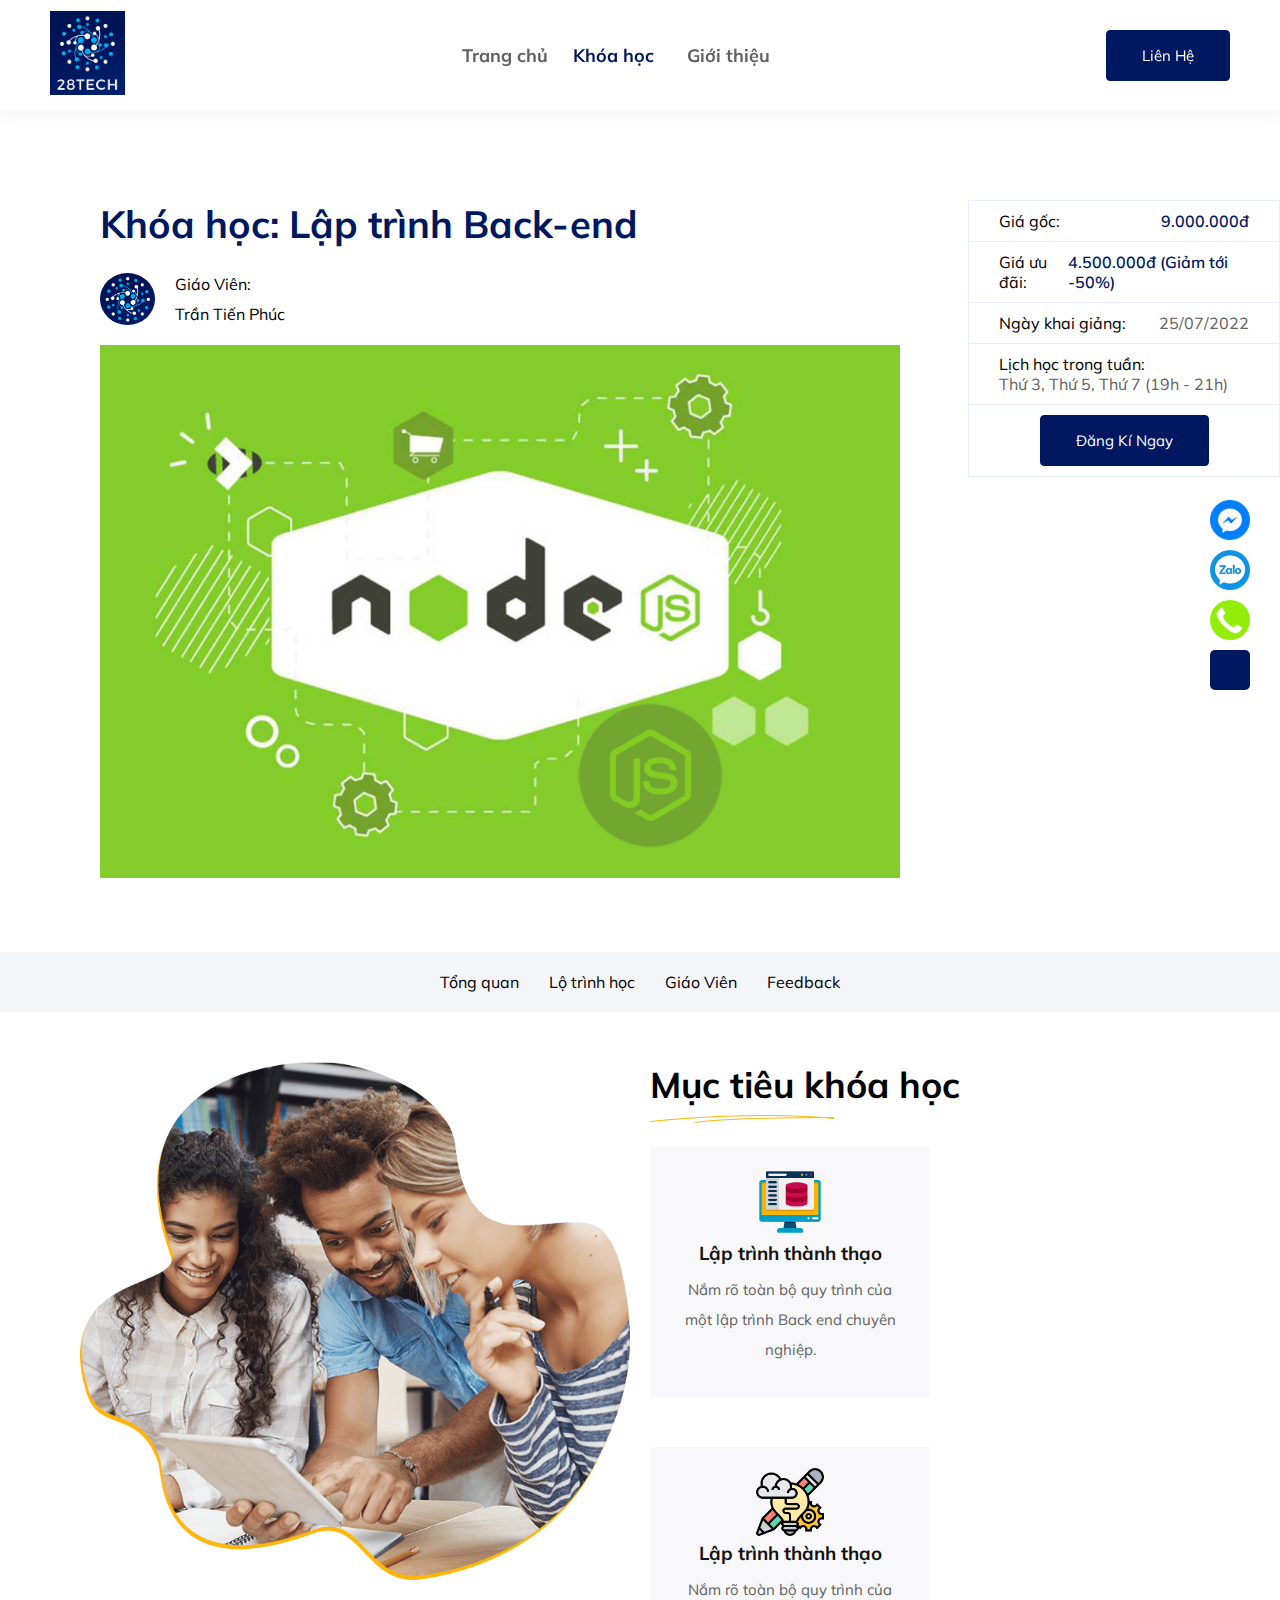
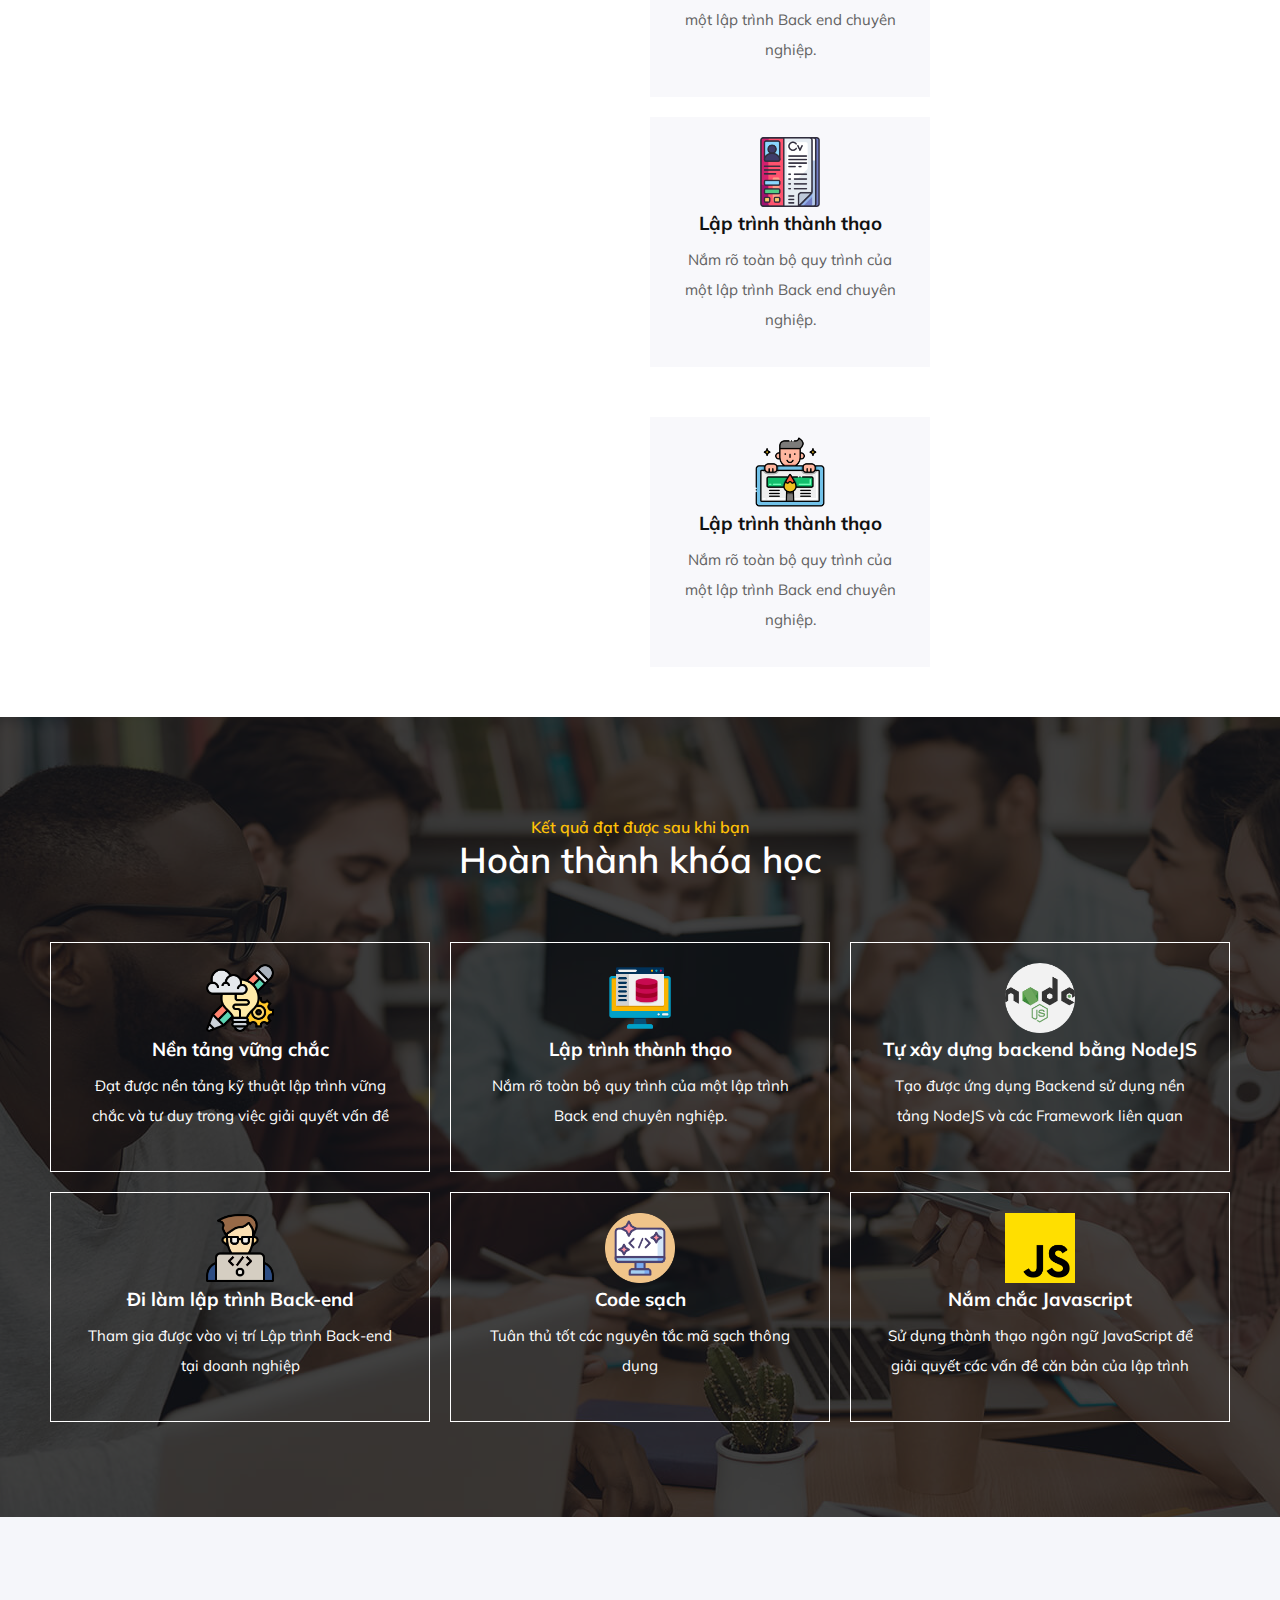
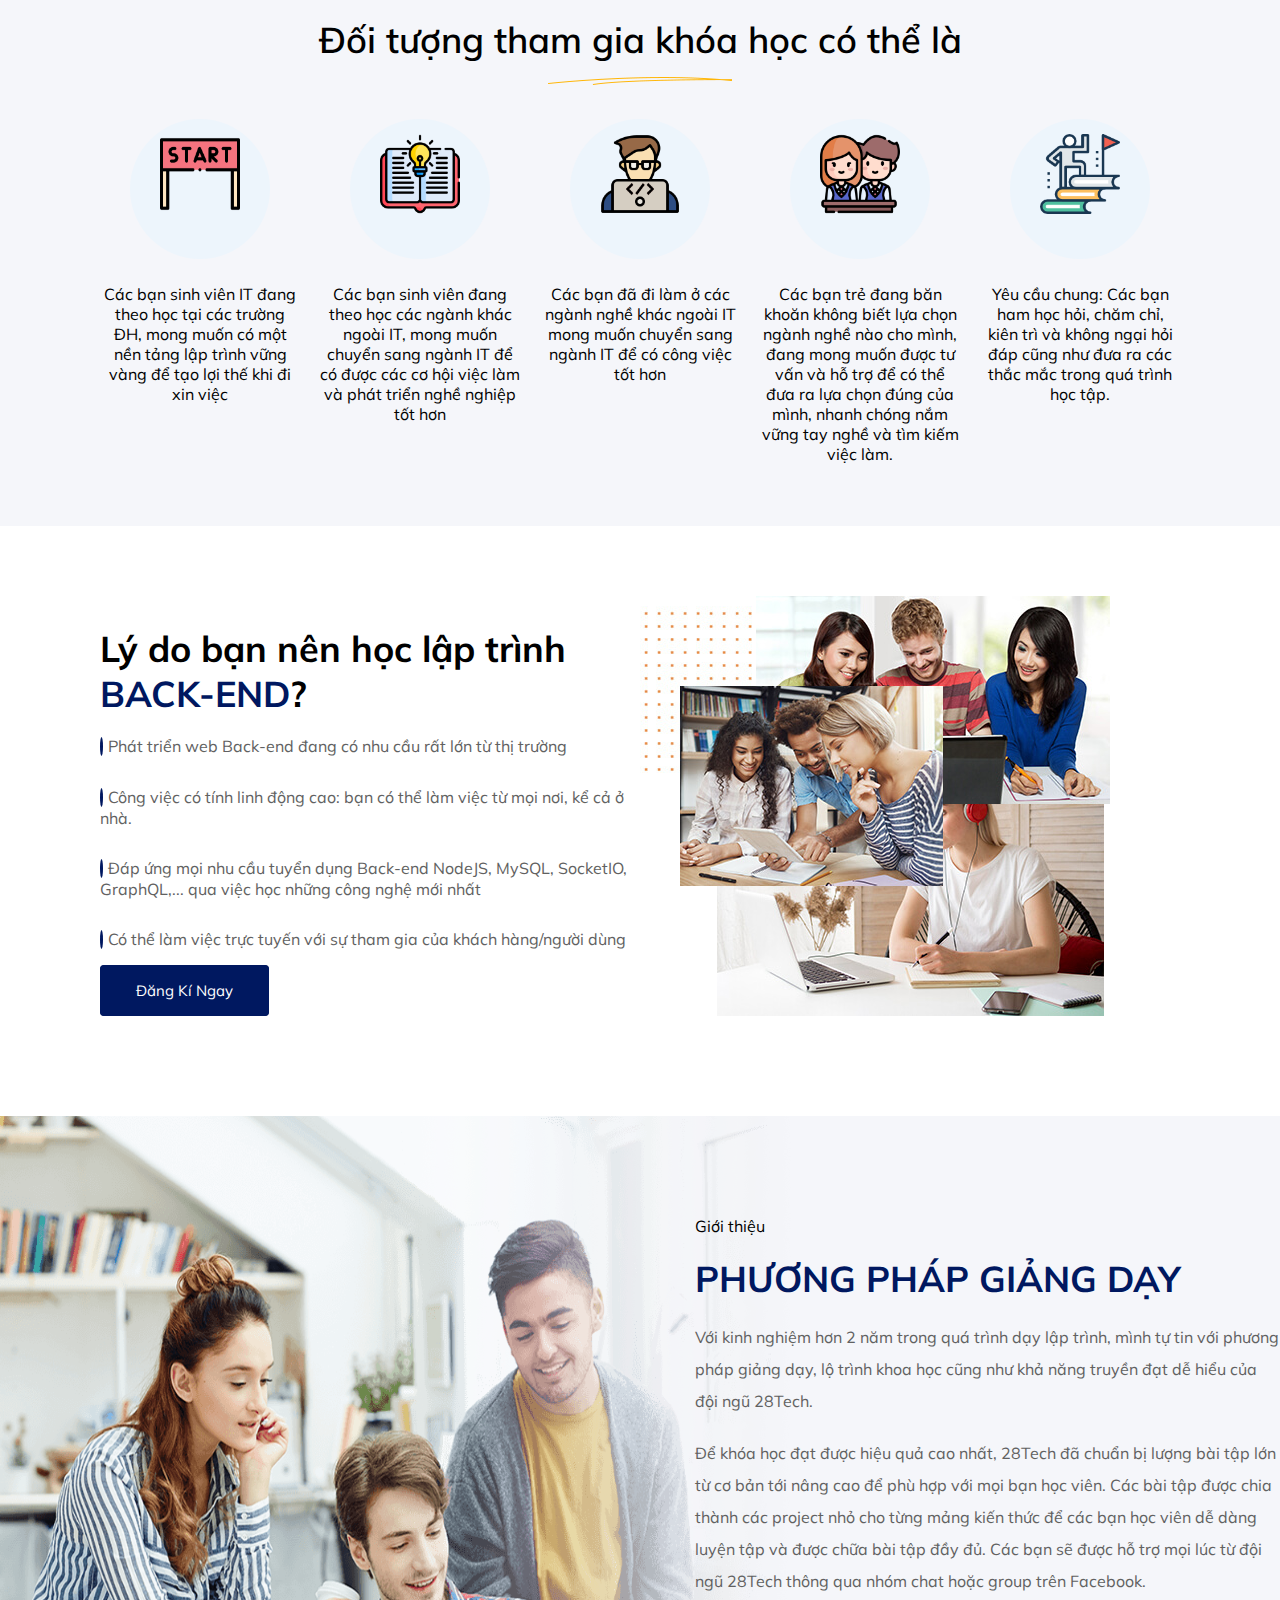
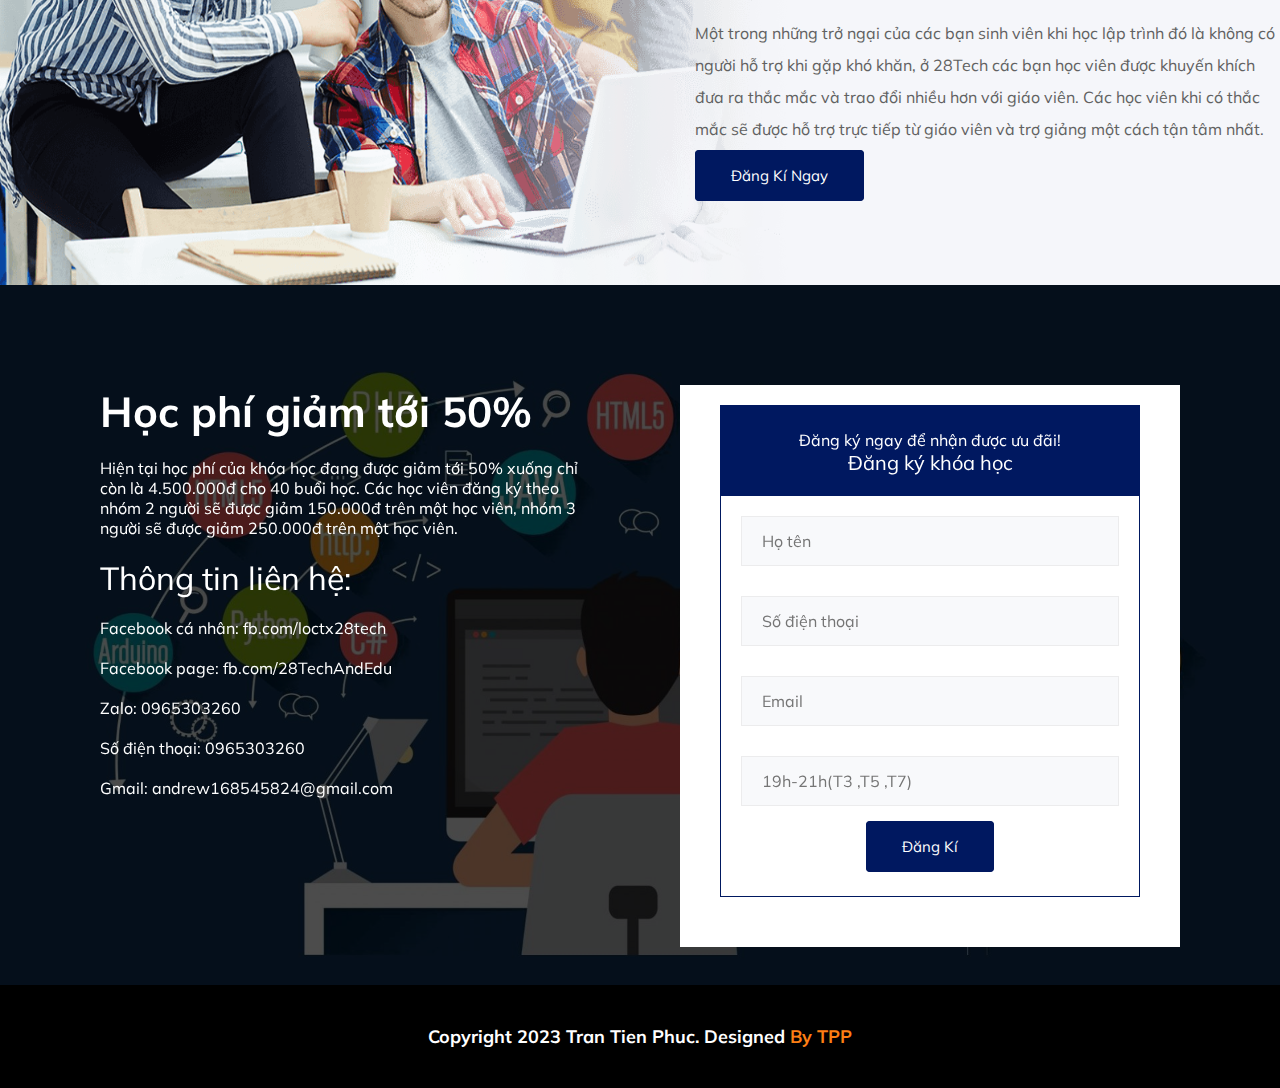
==== commit 30c02426: "first commit" ====
--- a/backend.html
+++ b/backend.html
@@ -178,6 +178,76 @@
                 <p>Yêu cầu chung: Các bạn ham học hỏi, chăm chỉ, kiên trì và không ngại hỏi đáp cũng như đưa ra các thắc mắc trong quá trình học tập.</p>
             </div>
     </section>
+    <section class="why">
+        <div class="why-left">
+            <h2>Lý do bạn nên học lập trình <span>BACK-END</span>?</h2>
+            <div class="contact-introduce">
+                <div class="contact-item">
+                    <i class="fa-solid fa-check"></i><span class="link">Phát triển web Back-end đang có nhu cầu rất lớn từ thị trường</span>
+                </div>
+                <div class="contact-item">
+                    <i class="fa-solid fa-check"></i><span class="link">Công việc có tính linh động cao: bạn có thể làm việc từ mọi nơi, kể cả ở nhà.</span>
+                </div>
+                <div class="contact-item">
+                    <i class="fa-solid fa-check"></i></span><span class="link">Đáp ứng mọi nhu cầu tuyển dụng Back-end NodeJS, MySQL, SocketIO, GraphQL,... qua việc học những công nghệ mới nhất</span>
+                </div>
+                <div class="contact-item">
+                    <i class="fa-solid fa-check"></i><span class="link">Có thể làm việc trực tuyến với sự tham gia của khách hàng/người dùng</span>
+                </div>
+                <a href="" class="contact">Đăng kí ngay</a>
+            </div>
+        </div>
+        <div class="why-right">
+            <img src="./education-img-2.jpg" alt="" class="why-right-img-2">
+            <img src="./education-img-3.jpg" alt="" class="why-right-img-3">
+            <img src="./education-img-4.jpg" alt="" class="why-right-img-4">
+            <img src="./education-shape-1.jpg" alt="" class="why-shap-1">
+            <img src="./education-shape-2.png" alt="" class="why-shap-2">
+        </div>
+    </section>
+    <section class="introduce-body">
+        <div class="introduce-left">
+            <img src="./education-img (1).png" alt="">
+        </div>
+        <div class="introduce-right">
+            <span>Giới thiệu</span>
+            <h3>Phương pháp GIẢNG DẠY</h3>
+        <div class="content">
+            <p>Với kinh nghiệm hơn 2 năm trong quá trình dạy lập trình, mình tự tin với phương pháp giảng dạy, lộ trình khoa học cũng như khả năng truyền đạt dễ hiểu của đội ngũ 28Tech.</p>
+            <p>Để khóa học đạt được hiệu quả cao nhất, 28Tech đã chuẩn bị lượng bài tập lớn từ cơ bản tới nâng cao để phù hợp với mọi bạn học viên. Các bài tập được chia thành các project nhỏ cho từng mảng kiến thức để các bạn học viên dễ dàng luyện tập và được chữa bài tập đầy đủ. Các bạn sẽ được hỗ trợ mọi lúc từ đội ngũ 28Tech thông qua nhóm chat hoặc group trên Facebook.</p>
+            <p>Một trong những trở ngại của các bạn sinh viên khi học lập trình đó là không có người hỗ trợ khi gặp khó khăn, ở 28Tech các bạn học viên được khuyến khích đưa ra thắc mắc và trao đổi nhiều hơn với giáo viên. Các học viên khi có thắc mắc sẽ được hỗ trợ trực tiếp từ giáo viên và trợ giảng một cách tận tâm nhất.</p>
+            <a href="" class="contact">Đăng kí ngay</a>
+        </div>
+        </div>
+        </div>
+    </section>
+    <div class="sale">
+        <div class="sale-left">
+            <h2>Học phí giảm tới 50%</h2>
+            <p class="here">Hiện tại học phí của khóa học đang được giảm tới 50% xuống chỉ còn là 4.500.000đ cho 40 buổi học. Các học viên đăng ký theo nhóm 2 người sẽ được giảm 150.000đ trên một học viên, nhóm 3 người sẽ được giảm 250.000đ trên một học viên.</p>
+            <p class="sale-contact">Thông tin liên hệ:</p>
+            <p>Facebook cá nhân: fb.com/loctx28tech</p>
+            <p>Facebook page: fb.com/28TechAndEdu</p>
+            <p>Zalo: 0965303260</p>
+            <p>Số điện thoại: 0965303260</p>
+            <p>Gmail: andrew168545824@gmail.com</p>
+        </div>
+        <div class="sale-right">
+            <div class="container-register">
+                <div class="register">
+                    <span>Đăng ký ngay để nhận được ưu đãi!</span>
+                    <h3>Đăng ký khóa học</h3>
+                </div>
+                <div class="form">
+                    <input type="text" placeholder="Họ tên">
+                    <input type="text" placeholder="Số điện thoại">
+                    <input type="text" placeholder="Email">
+                    <input type="text" placeholder="19h-21h(T3 ,T5 ,T7)">
+                    <a href="" class="contact">Đăng kí</a>
+                </div>
+            </div>
+        </div>
+    </div>
     <div class="social">
         <img src="./icon-mess.png" alt="">
         <img src="./icon-zalo.png" alt="">
--- a/style.css
+++ b/style.css
@@ -306,11 +306,11 @@
     bottom: 0;
     right: 30px;
 }
-.register{
+.register-index{
     background-color: #f5f6fa;
     padding: 40px 0px;
 }
-.container-register{
+.container-register-index{
     display: flex;
     align-items: center;
     justify-content: center;
@@ -665,6 +665,7 @@
 .opp{
     padding: 100px 0px 70px;
     text-align: center;
+    background-color: #f5f6fa;
 }
 .opp h2{
     font-size: 36px;
@@ -673,4 +674,135 @@
 }
 .opp img{
     margin-bottom: 30px;
+}
+.why{
+    display: flex;
+    padding: 100px;
+}
+.why-left{
+    width: 50%;
+}
+.why-left h2{
+    font-size: 36px;
+    margin-bottom: 20px;
+}
+.why-left span{
+    color: var(--main-color);
+}
+.why-right{
+    position: relative;
+    display: flex;
+    align-items: center;
+    justify-content: center;
+    width: 50%;
+    margin-top: 100px;
+}
+.why-right-img-2{
+    position: absolute;
+    top: -130px;
+    right: 70px;
+}
+.why-right-img-3{
+    position: absolute;
+    left: 40px;
+    top: -40px;
+}
+.why-shap-1{
+    position: absolute;
+    top: -120px;
+    left: 0;
+    z-index: -1;
+}
+.why-shap-2{
+    position: absolute;
+    bottom: 0;
+    right: 80px;
+    z-index: -1;
+}
+.sale{
+    background-image: url(./lap-trinh.jpg);
+    height: 700px;
+    background-size: cover;
+    background-position: center center;
+    display: flex;
+    gap: 100px;
+    padding: 100px;
+    position: relative;
+    z-index: 2;
+}
+.sale::before{
+    content: "";
+    position: absolute;
+    top: 0;
+    left: 0;
+    width: 100%;
+    height: 100%;
+    background-color: rgb(0 0 0 / 70%);
+    z-index: -1;
+}
+.sale-left{
+    width: 50%;
+}
+.sale-left h2{
+    font-size: 42px;
+    color: var(--white-color);
+    margin-bottom: 20px;
+}
+.sale-left p{
+    color: var(--white-color);
+    margin-bottom: 20px;
+}
+.sale-left .here{
+    margin: 20px 0px;
+}
+.sale-contact{
+    font-size: 32px;
+    margin-bottom: 25px
+}
+.sale-right{
+    width: 50%;
+}
+.container-register{
+    padding: 20px 0px;
+    background-color: var(--white-color);
+    display: flex;
+    align-items: center;
+    flex-direction: column;
+    width: 500px;
+}
+.register{
+    padding: 25px 30px 20px;
+    text-align: center;
+    background-color: var(--main-color);
+    width: 420px;
+}
+.register span{
+    color: var(--white-color);
+}
+.register h3{
+    color: var(--white-color);
+    font-size: 20px;
+    font-weight: 400;
+}
+.form input{
+    background-color: #f8f9fb;
+    border-color: #e1e2e3;
+    color: #616161;
+    height: 50px;
+    width: 100%;
+    padding: 10px 20px;
+    font-size: 16px;
+    border: 1px solid #ececed;
+    margin-bottom: 30px;
+    outline: none;
+}
+.form input:hover{
+
+}
+.form{
+    width: 420px;
+    margin-bottom: 30px;
+    border: 1px solid var(--main-color);
+    padding: 20px 20px 40px;
+    text-align: center;
 }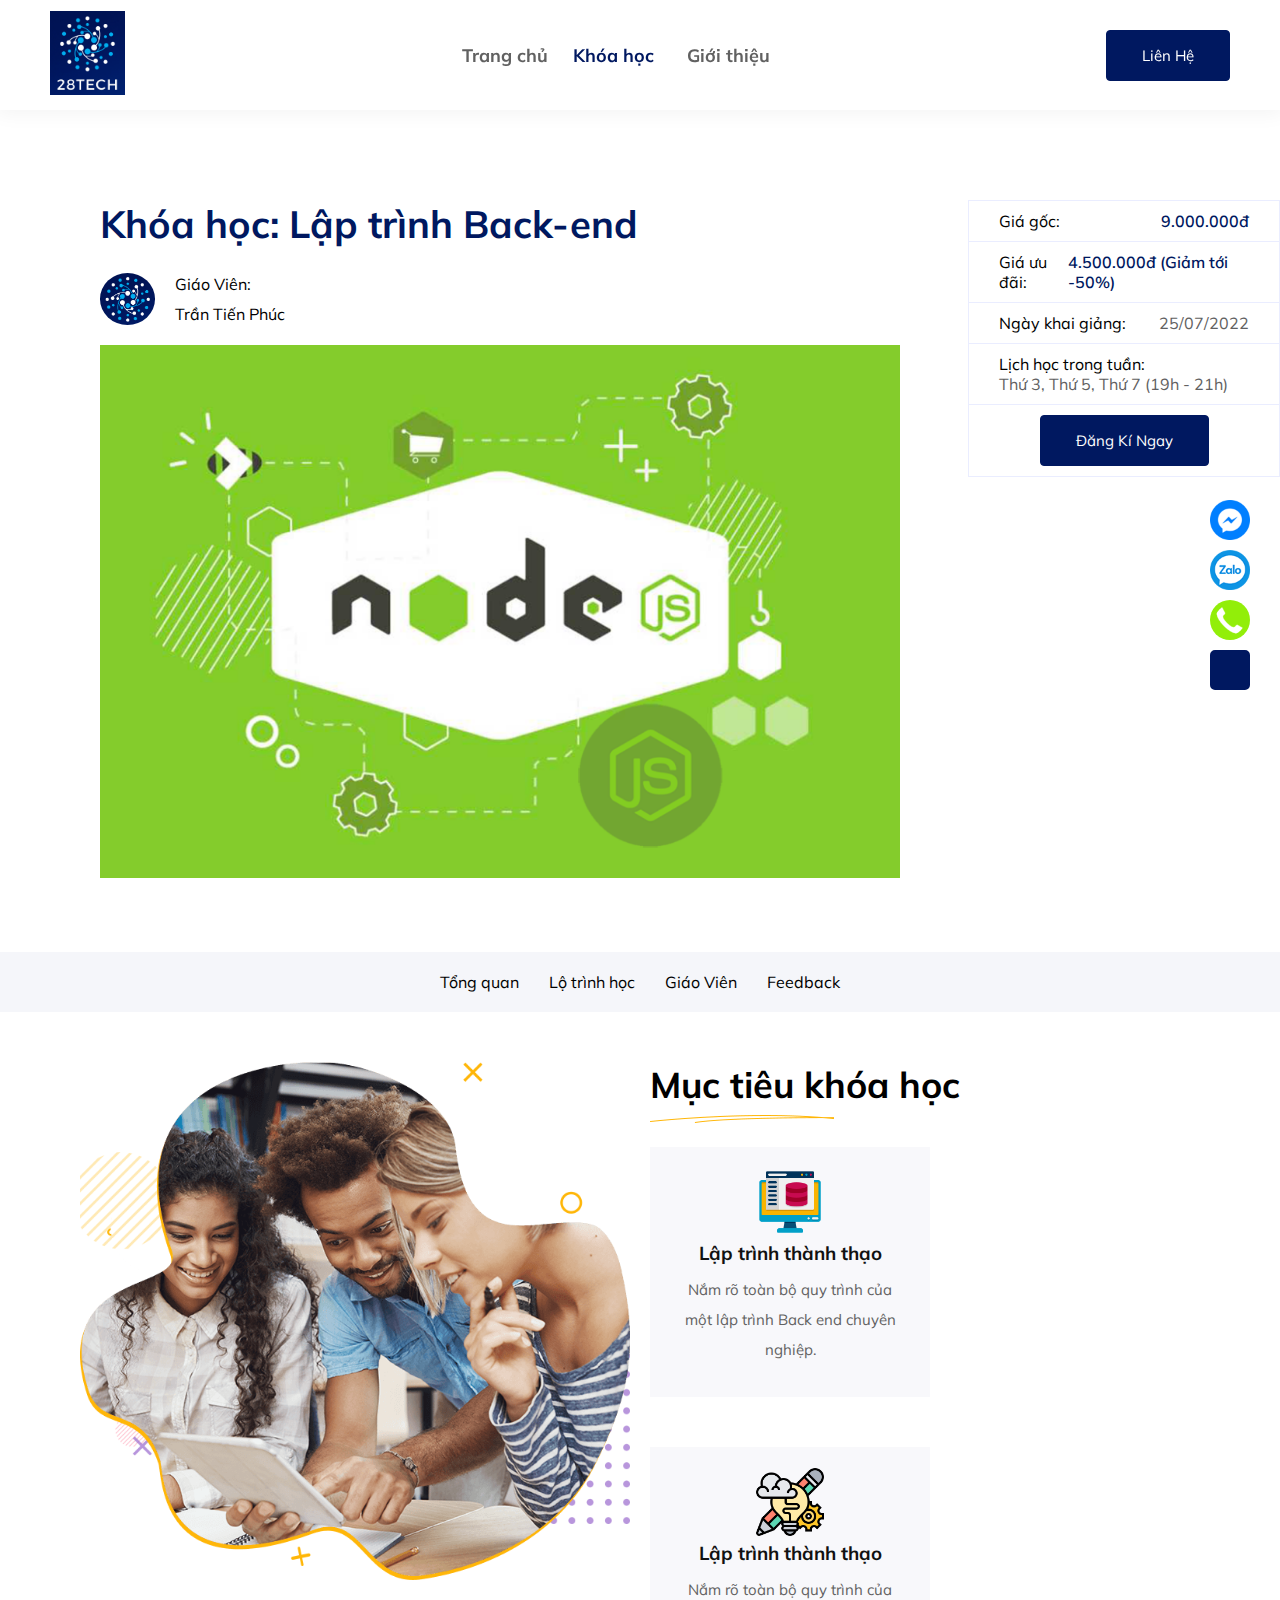
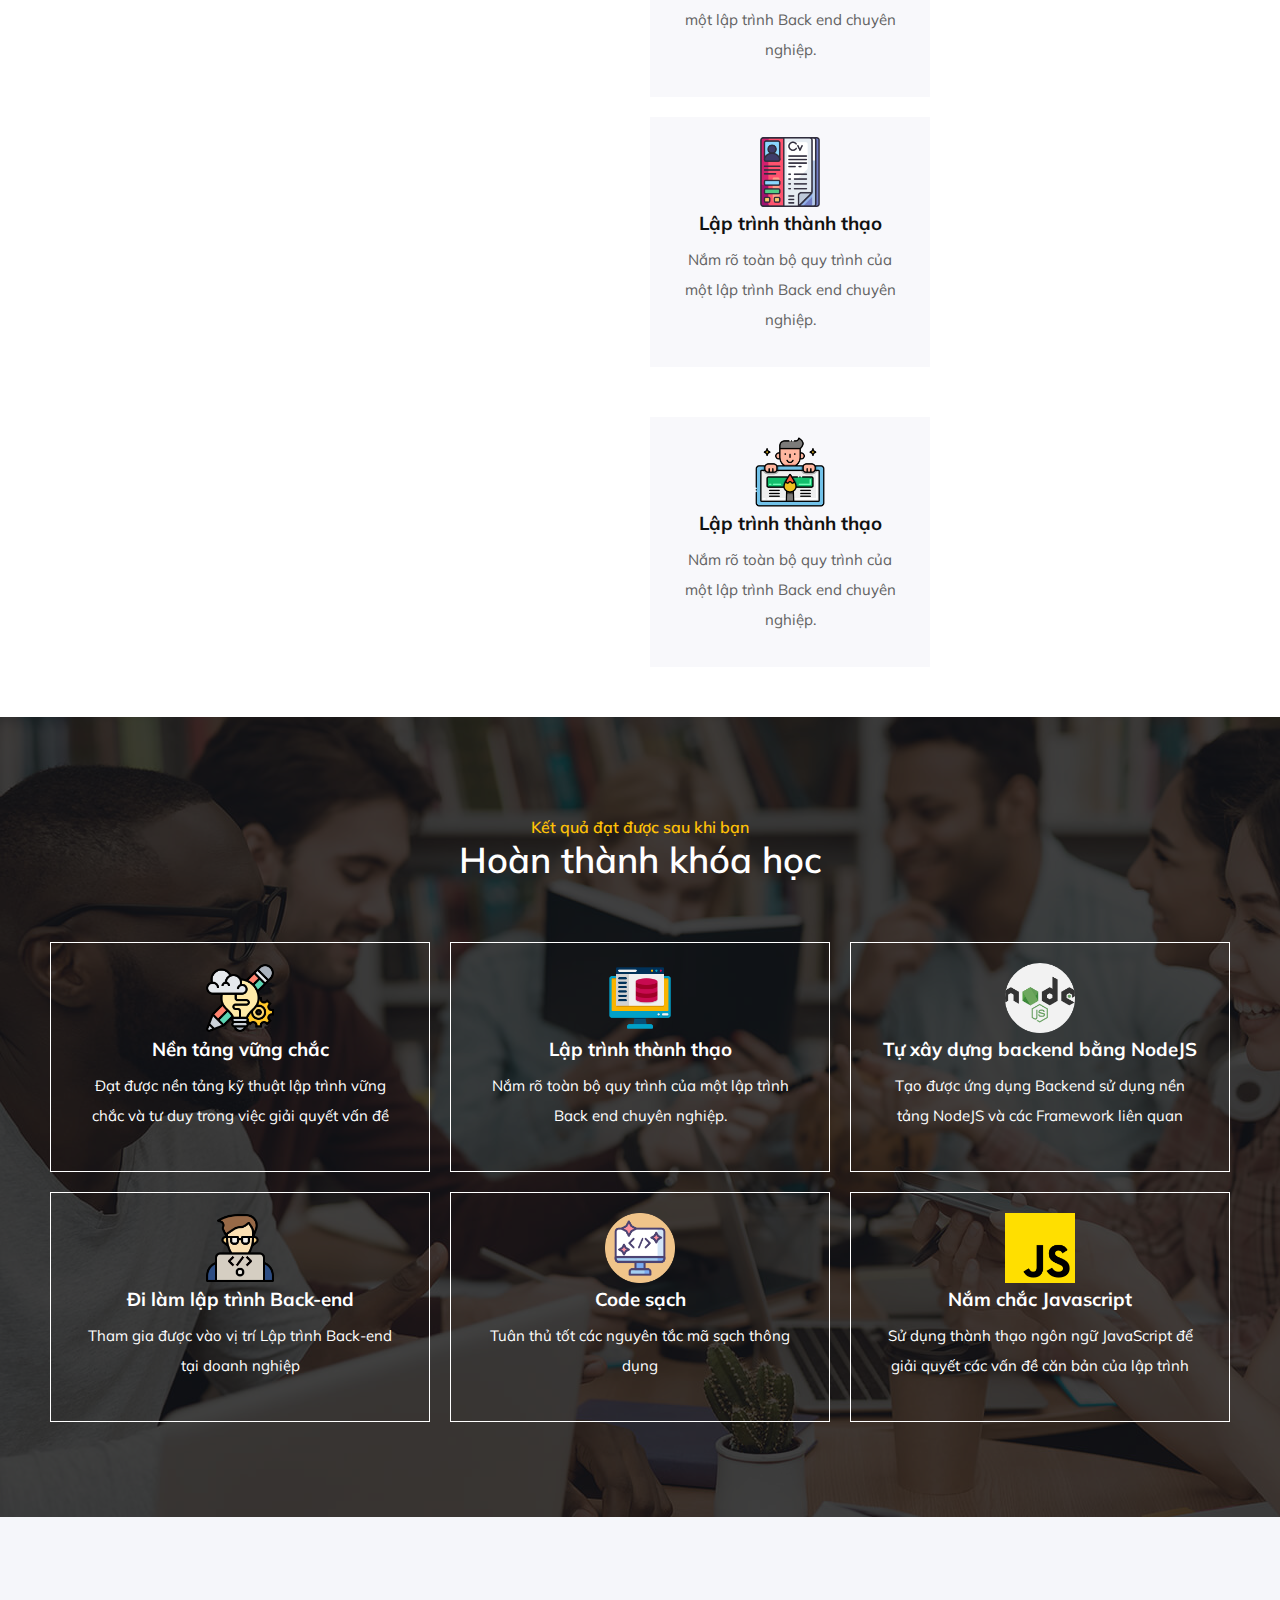
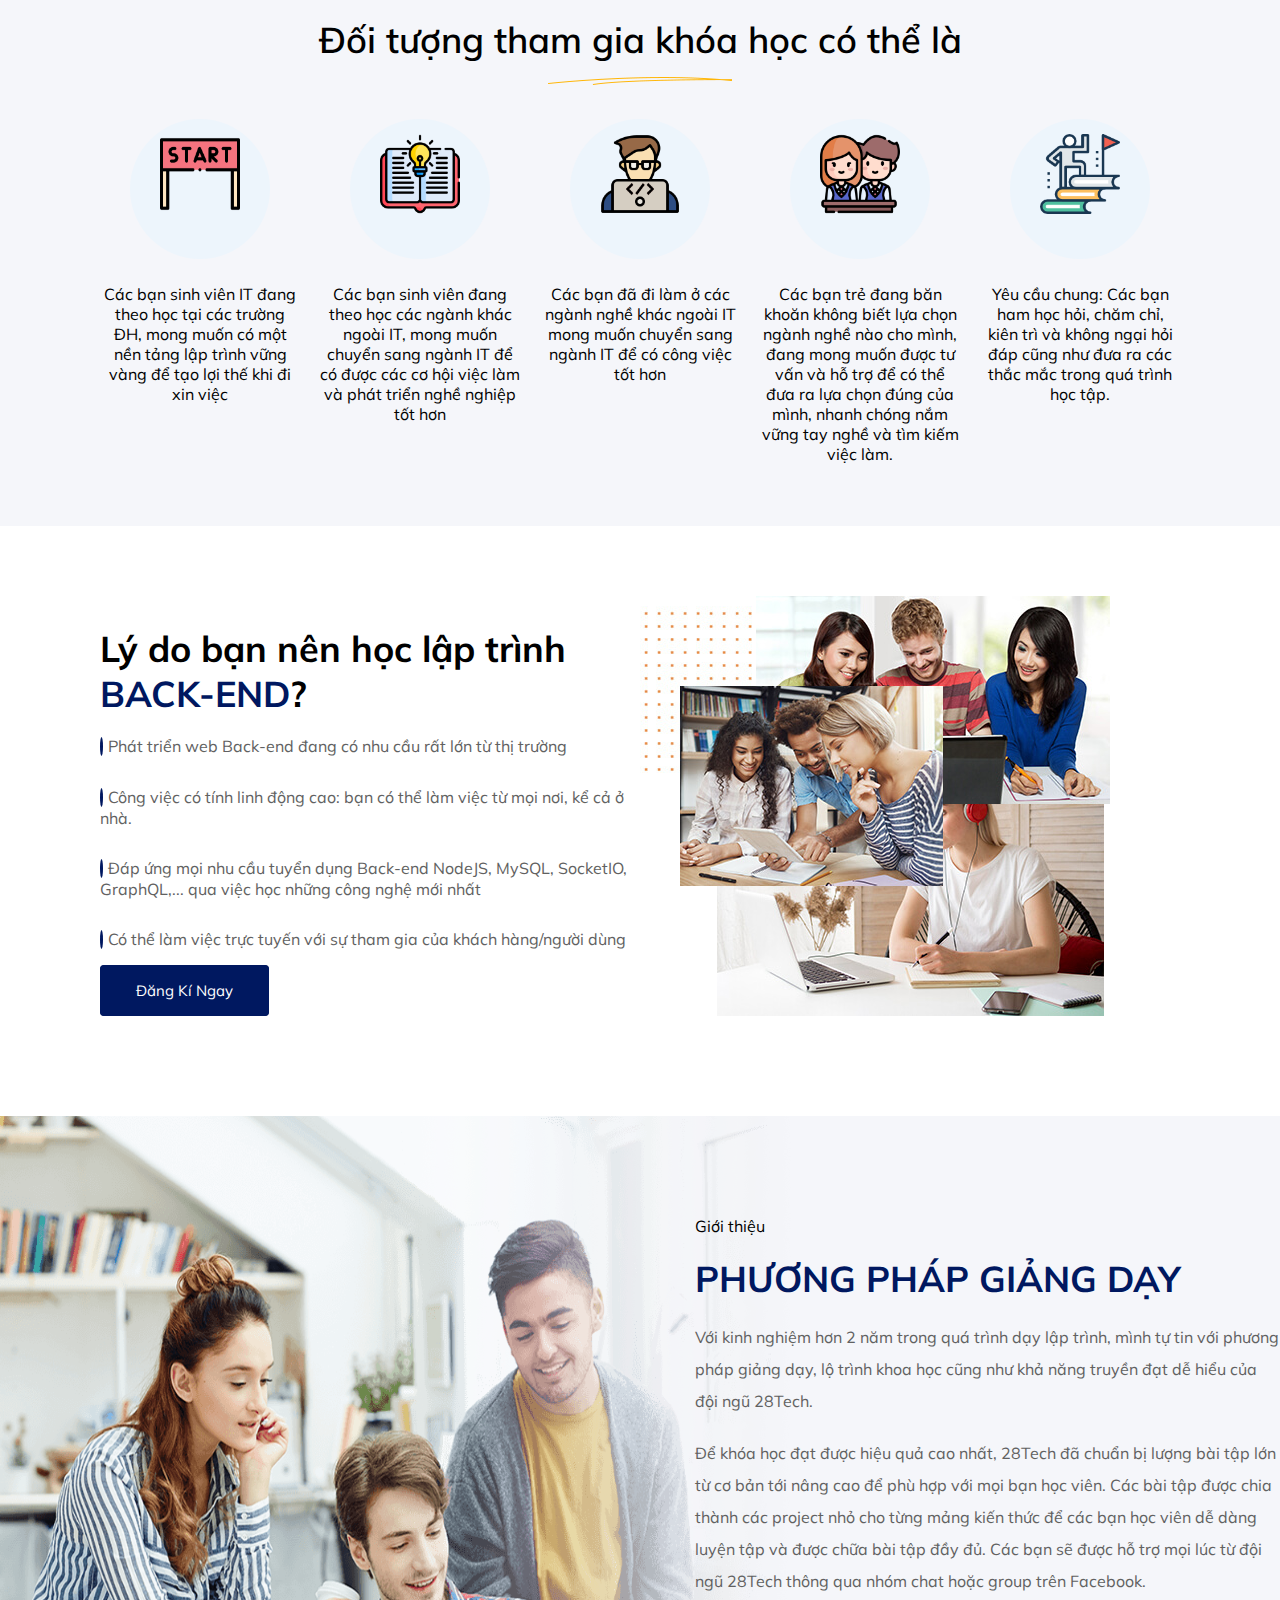
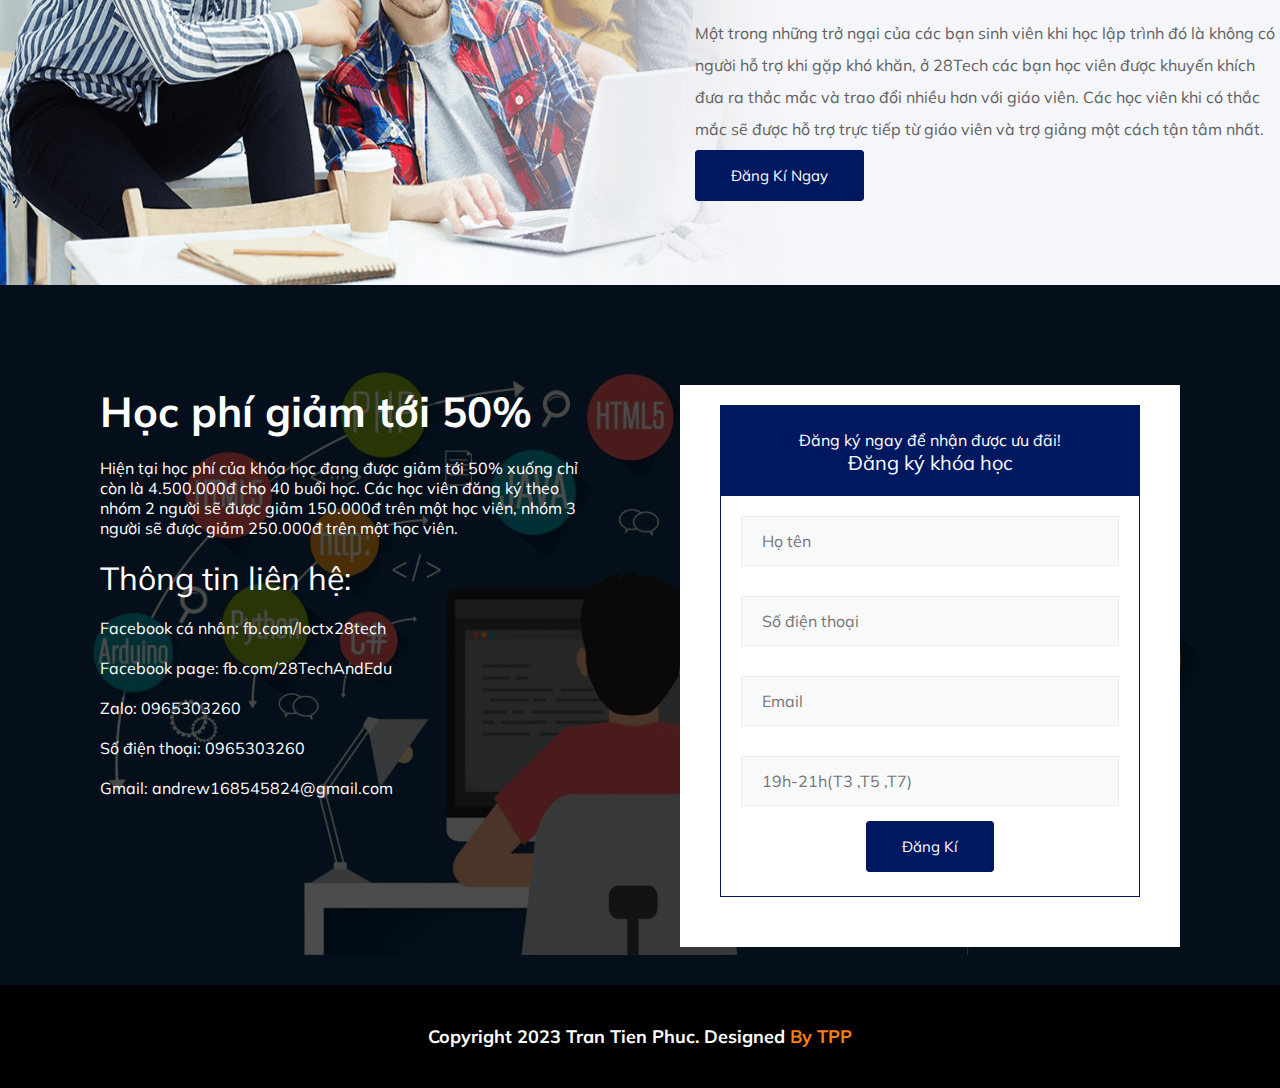
==== commit 2448fceb: "first commit" ====
--- a/backend.html
+++ b/backend.html
@@ -76,7 +76,9 @@
     </section>
     <section class="target">
         <div class="target-left">
-            <img src="./event-img-5.png" alt="">
+            <img src="./event-img-5.png" alt="" class="target-shape">
+            <img src="./event-shape-1.png" alt="" class="target-shape-1">
+            <img src="./event-shape-2.png" alt="" class="target-shape-2">
         </div>
         <div class="target-right">
             <h2>Mục tiêu khóa học</h2>
--- a/style.css
+++ b/style.css
@@ -6,6 +6,8 @@
     list-style: none;
     text-decoration: none;
     font-family: var(--font-family);
+    outline: none;
+    border: none;
 }
 :root{
     --font-family: 'Mulish', sans-serif;
@@ -21,6 +23,9 @@
 body{
    
 }
+a{
+    color: var(--back-color);
+}
 header{
     display: flex;
     align-items: center;
@@ -36,7 +41,7 @@
     left: 0;
     right: 0;
 }
-.menu .active{
+.menu .menu-item .active{
     color: var(--main-color);
 }
 .logo{
@@ -52,13 +57,13 @@
     align-items: center;
     gap: 25px;
 }
-.menu li a{
+.menu .menu-item a{
     font-size: 18px;
     color: var(--body-color);
     transition: var(--transition);
     font-weight: bold;
 }
-.menu li:hover a{
+.menu .menu-item:hover a{
     color: var(--main-color);
     cursor: pointer;
 }
@@ -77,11 +82,14 @@
     background-color: var(--white-color);
     color: var(--main-color);
 }
-.menu li{
-    display: flex;
-    align-items: center;
-}
-.menu li i{
+.menu .menu-item{
+    display: flex;
+    align-items: center;
+}
+.menu-item-table:hover a{
+    color: var(--body-color);
+}
+.menu .menu-item-table i{
     color: var(--body-color);
     font-weight: bold;
     font-size: 10px;
@@ -89,12 +97,18 @@
     transition: var(--transition);
     cursor: pointer;
 }
-.menu li:hover i{
+.menu .menu-item-table:hover i{
     color: var(--main-color);
 }
 .menu-item-table{
     position: relative;
     cursor: pointer;
+    transition: var(--transition);
+}
+.menu-item-table a{
+    font-size: 18px;
+    font-weight: bold;
+    color: var(--body-color);
 }
 .menu-item-table:hover .menu-list{
     display: inline-flex;
@@ -131,13 +145,14 @@
 .menu-list{
     position: absolute;
     left: -10px;
-    top: 160%;
+    top: 180%;
     display: flex;
     flex-direction: column;
     background-color: var(--white-color);
     width: 250px;
     display: none;
     transition: var(--transition);
+    animation: fadeUp ease-in 0.3s;
 }
 .menu-list::before{
     content: "";
@@ -148,13 +163,29 @@
     position: absolute;
     top: -30px;
 }
-.menu-list a{
+.menu-item-table .menu-list a{
     padding: 10px 15px;
     border-bottom: 1px dashed var(--body-color);
-    color: var(--body-color);
-}
-.menu-list a:hover{
-    color: red;
+    font-size: 16px;
+    color: var(--body-color);
+}
+.menu-item-table .menu-list a:hover{
+    color: var(--main-color);
+}
+.menu-item-table:hover .table-heading{
+    color: var(--main-color);
+}
+@keyframes fadeUp{
+    from{
+        opacity: 0;
+        transform: translateY(70px);
+    }to{
+        opacity: 1;
+        transform: translateY(-10PX);
+    }
+}
+.border{
+    border-top: 2px solid var(--main-color);
 }
 .source{
     margin-top: 100px;
@@ -176,11 +207,23 @@
 }
 .box{
     width: 394px;
-    height: 370px;
+    height: 390px;
     text-align: start;
     box-shadow: var(--box-shadow);
     transition: var(--transition);
     cursor: pointer;
+    position: relative;
+}
+.box p{
+    position: absolute;
+    padding: 20px 10px;
+    background-color: var(--main-color);
+    border-radius: 50%;
+    color: var(--white-color);
+    font-size: 25px;
+    font-weight: 600;
+    top: 50%;
+    right: 30px;
 }
 .box:hover{
     transform: translateY(-5px);
@@ -218,6 +261,7 @@
     justify-content: center;
     flex-wrap: wrap;
     gap: 25px;
+    margin-bottom: 20px;
 }
 .title{
     margin: 60px 0px;
@@ -357,6 +401,7 @@
     position: fixed;
     top: 500px;
     right: 30px;
+    z-index: 100000;
 }
 .social img{
     width: 40px;
@@ -560,6 +605,41 @@
 }
 .target-left{
     width: 50%;
+    text-align: center;
+    position: relative;
+}
+.target-shape{
+}
+.target-shape-1{
+    position: absolute;
+    top: 0;
+    left: 0;
+    right: 0;
+    width: 300px;
+    animation: circle  linear 9s infinite;
+    z-index: -1;
+}
+.target-shape-2{
+    position: absolute;
+    top: 0;
+    left: 0;
+    right: 0;
+    z-index: -1;
+    animation: updown  linear 9s infinite;
+}
+@keyframes updown{
+    from{
+        transform: translateY(0);
+    }to{
+        transform: translateY(20px);
+    }
+}
+@keyframes circle{
+    from{
+        transform: rotate(0deg);
+    }to{
+        transform: rotate(230deg);
+    }
 }
 .target-left img{
     width: 100%;
@@ -644,7 +724,6 @@
     height: 230px;
     background-color: transparent;
     border: 1px solid var(--white-color);
-    cursor: pointer;
     transition: var(--transition);
     padding-bottom: 40px;
 }
@@ -795,9 +874,10 @@
     border: 1px solid #ececed;
     margin-bottom: 30px;
     outline: none;
-}
-.form input:hover{
-
+    transition: var(--transition);
+}
+.form input:focus{
+    border-color: var(--main-color);
 }
 .form{
     width: 420px;
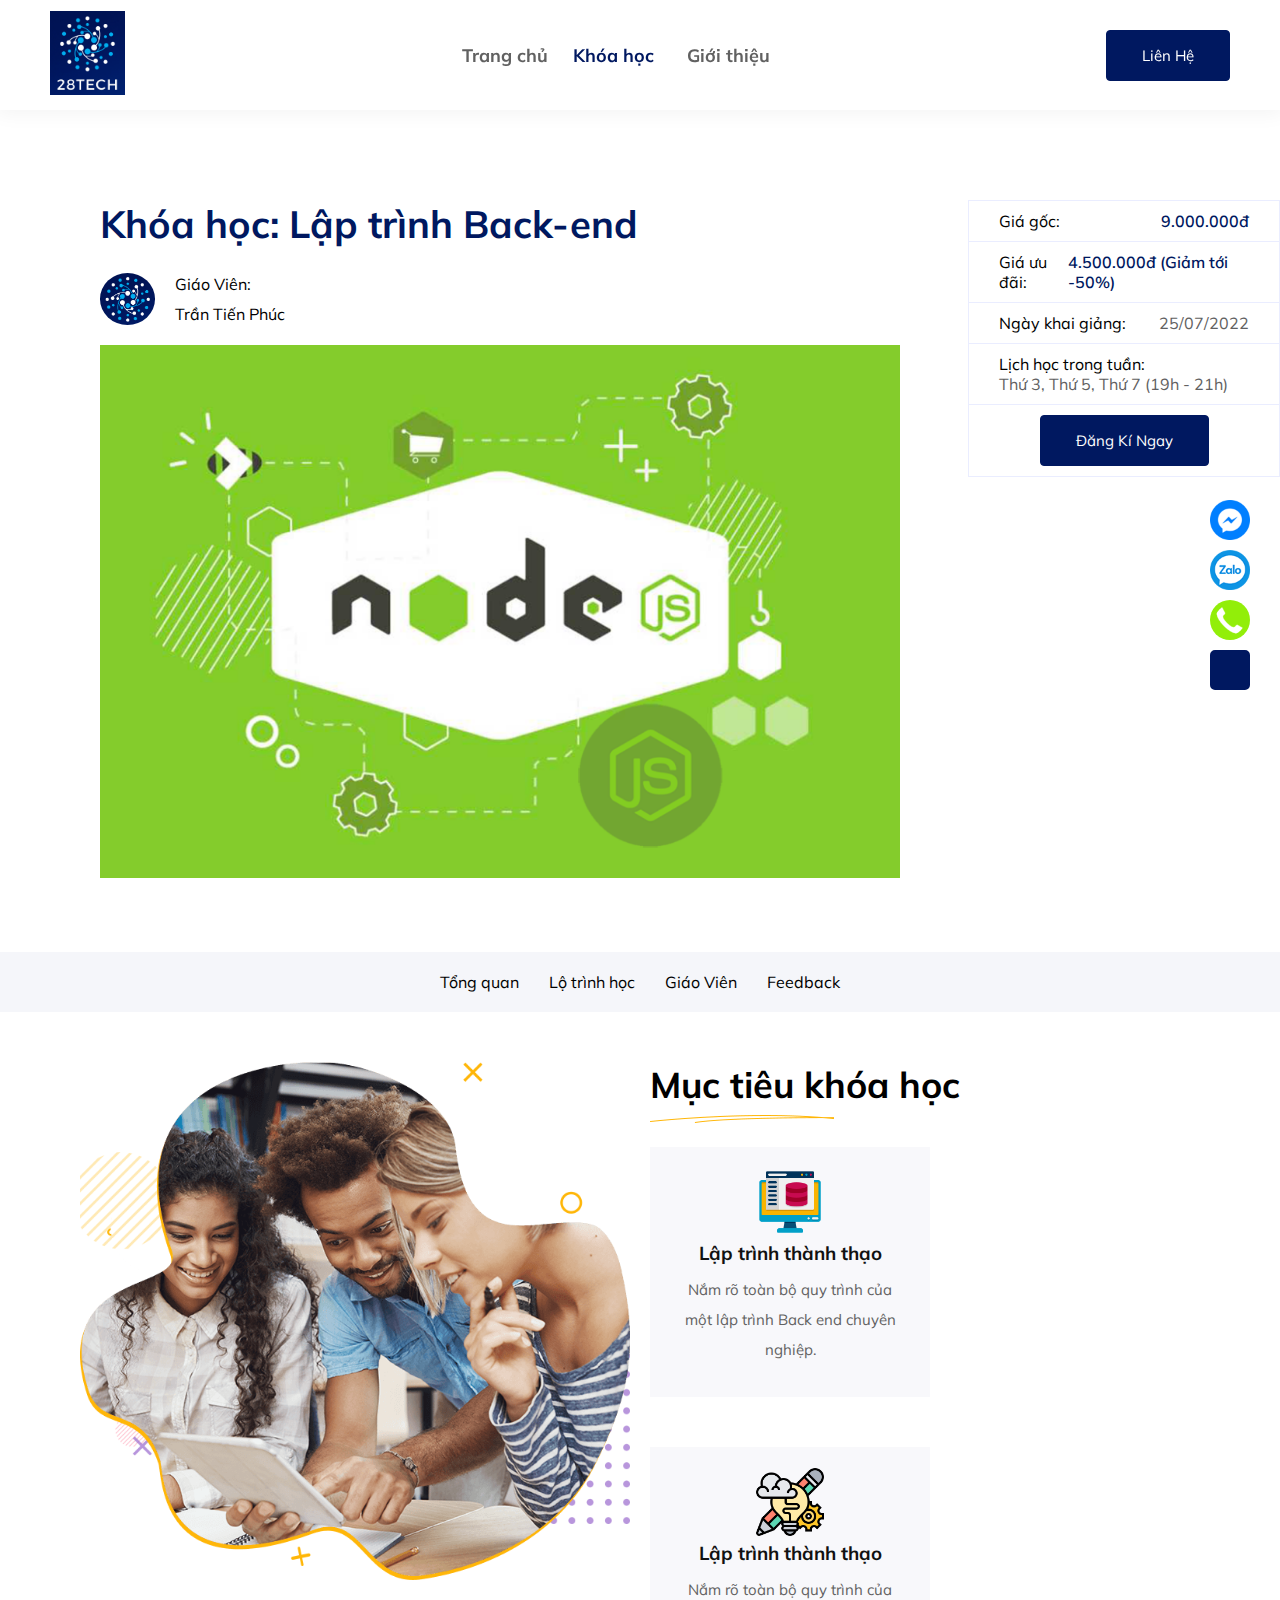
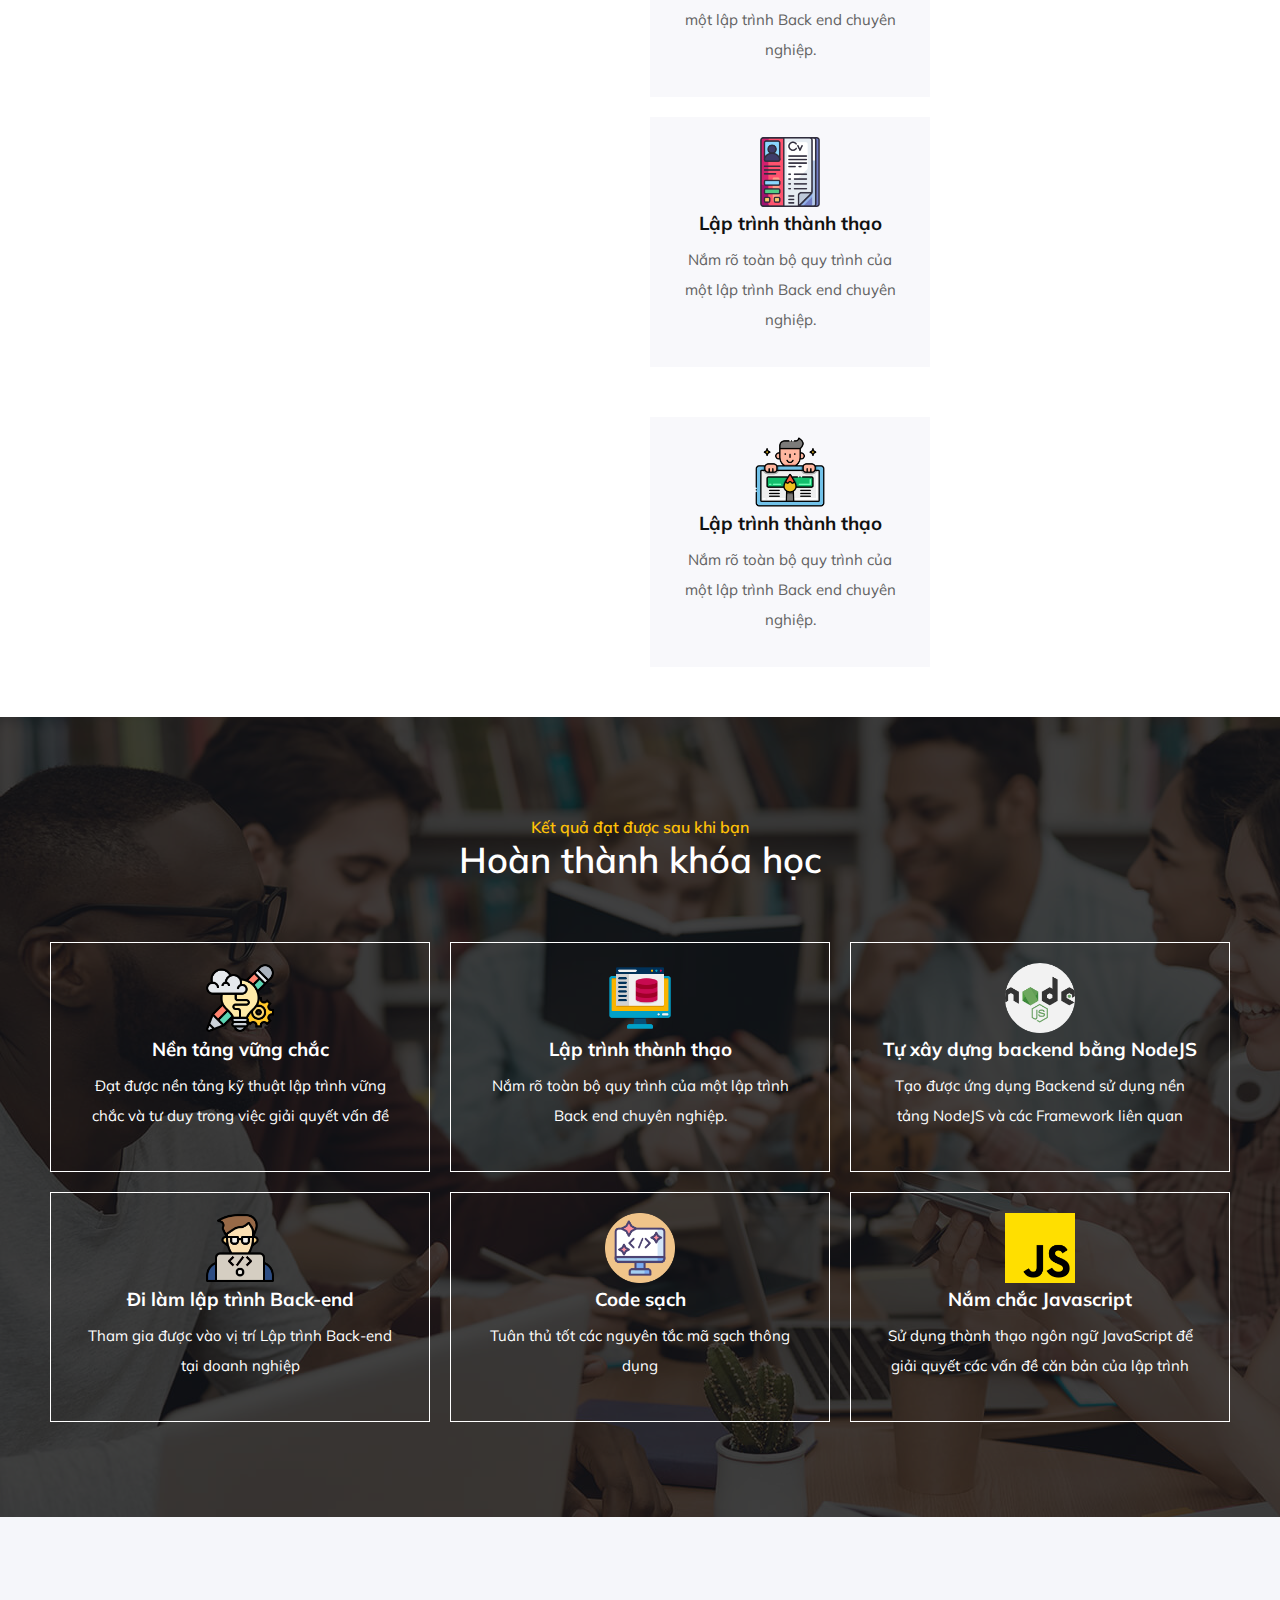
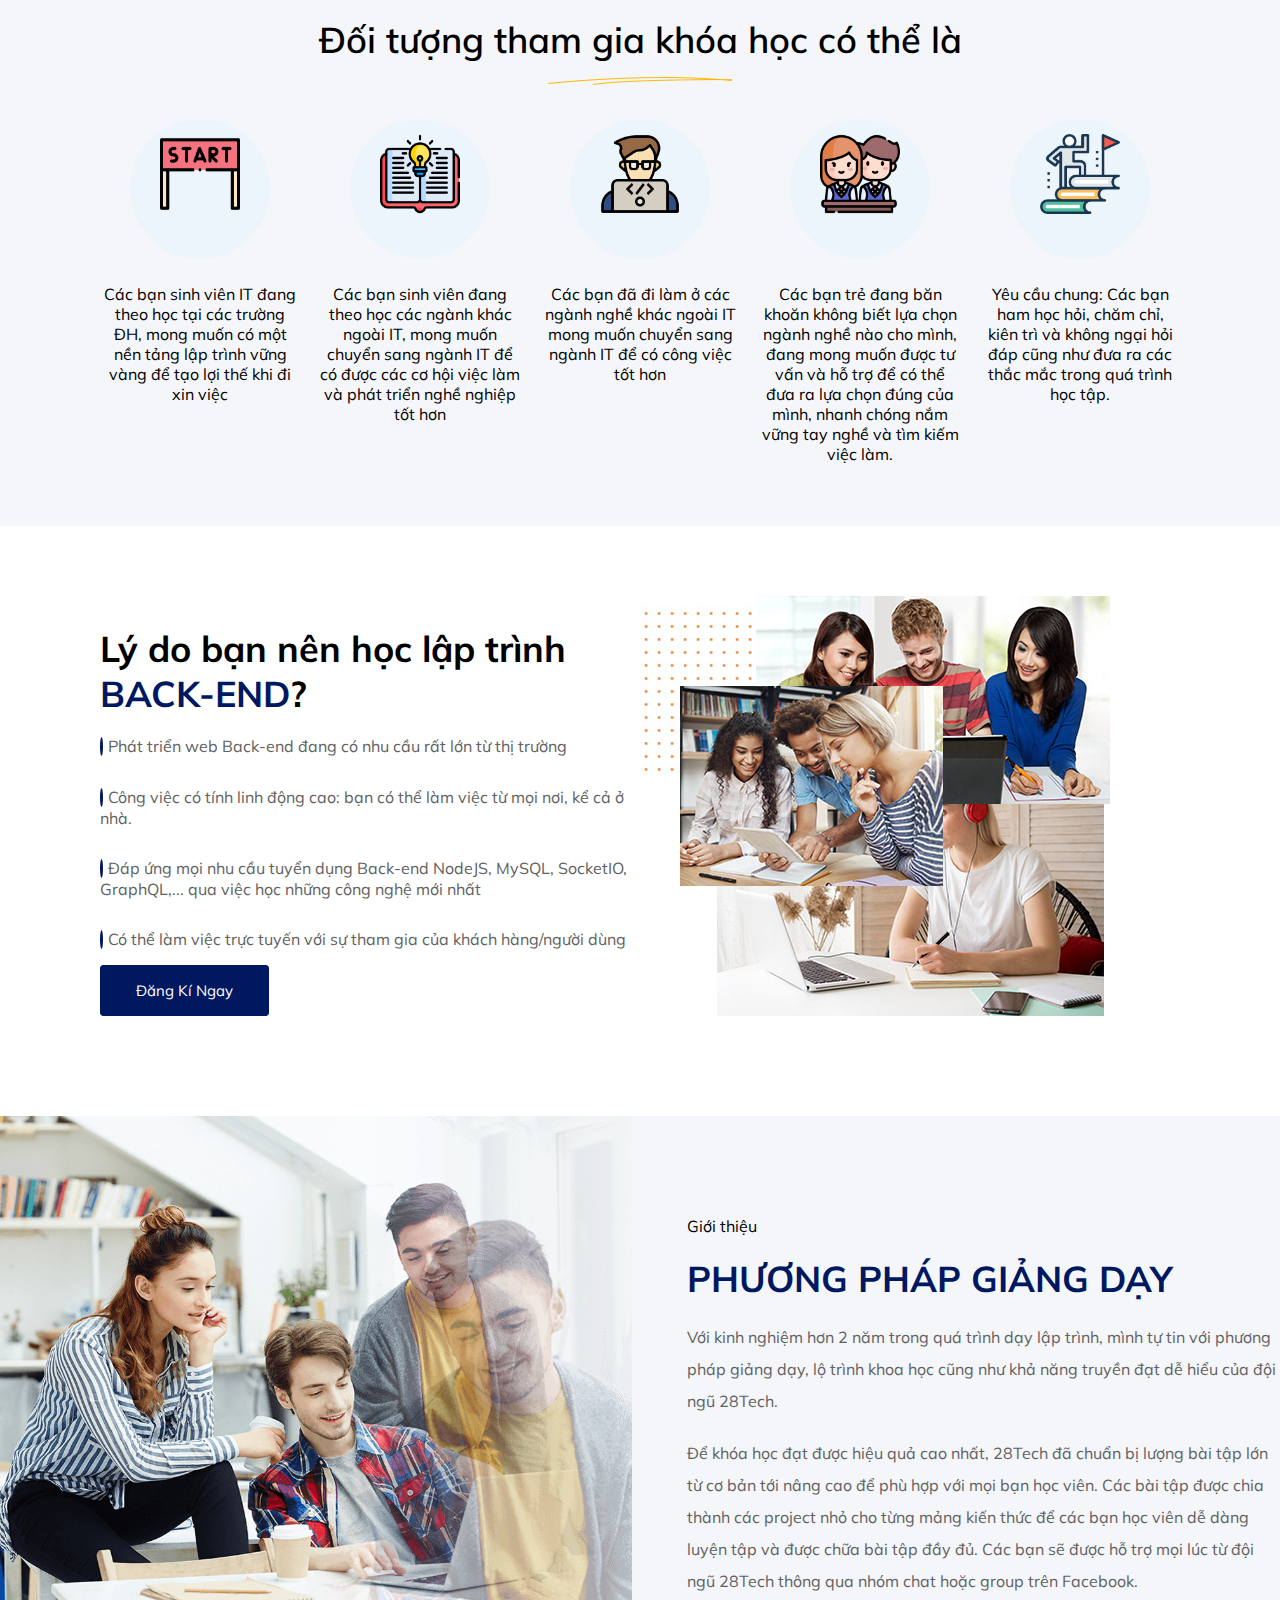
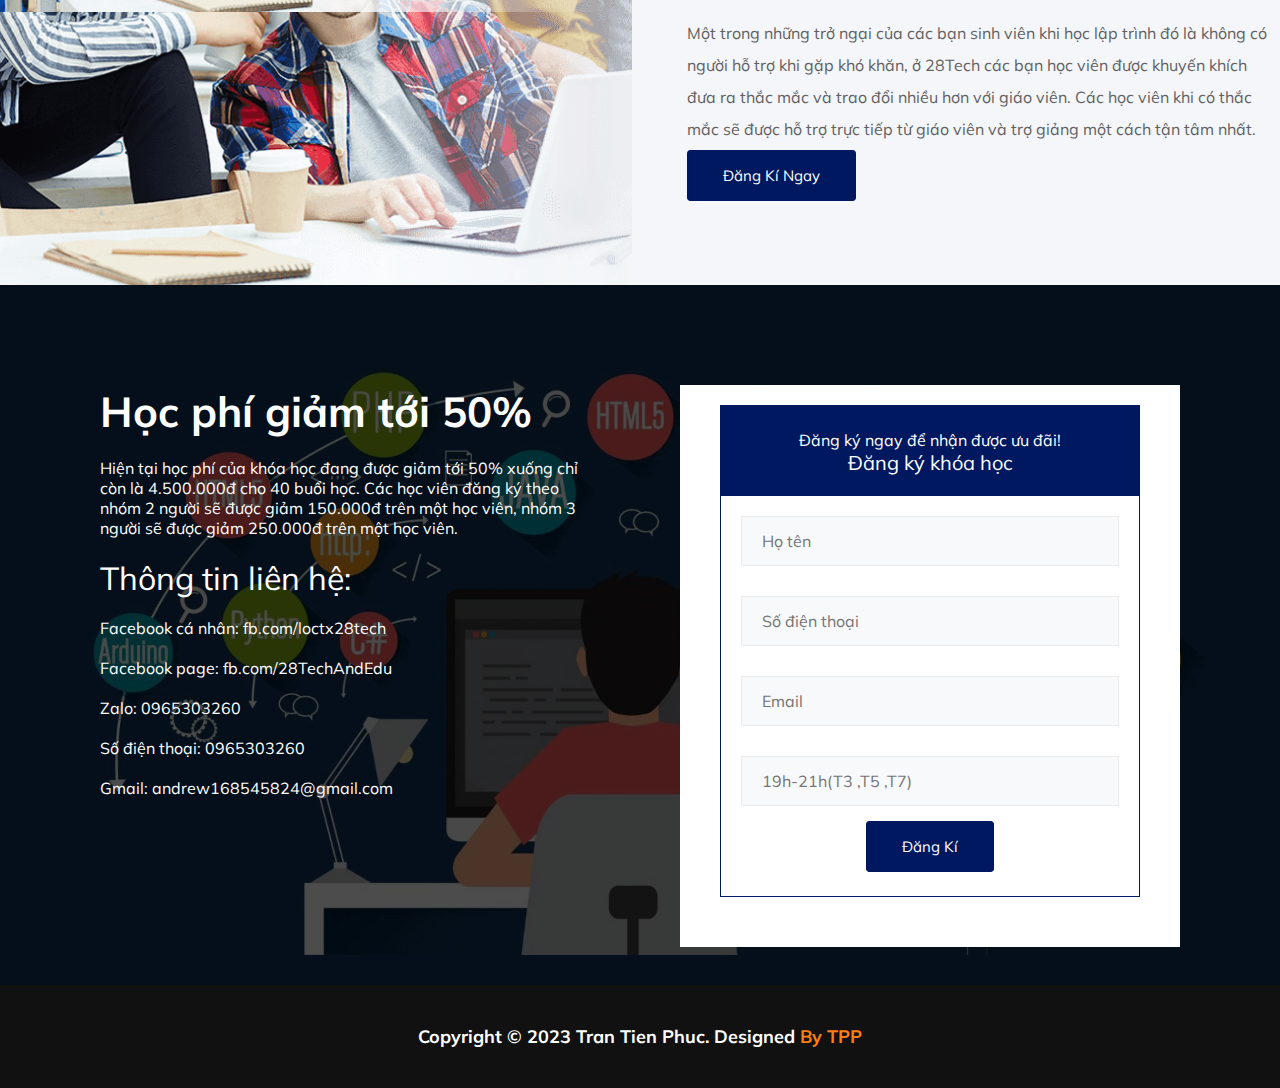
==== commit 59c9c90a: "first commit" ====
--- a/backend.html
+++ b/backend.html
@@ -15,13 +15,13 @@
         </div>
         <ul class="menu">
             <li class="menu-item"><a href="./index.html">Trang chủ</a></li>
-            <li class="menu-item menu-item-table">
-                <a href="" class="active">Khóa học</a>
+            <li class="menu-item-table">
+                <a href="" class="table-heading active">Khóa học</a>
                 <i class="fa-solid fa-chevron-down"></i>
                 <div class="menu-list">
-                    <a href="">Lập trình Backend</a>
-                    <a href="">Lập trình FontEnd</a>
-                    <a href="">lập trình C++ từ cơ bản đến nâng cao</a>
+                    <a href="./backend.html" class="border">Lập trình Backend</a>
+                    <a href="./fontend.html">Lập trình FontEnd</a>
+                    <a href="./cplus.html">Lập trình C++ từ cơ bản đến nâng cao</a>
                     <a href="">Cấu trúc dữ liệu và giải thuật</a>
                     <a href="">Lập trình C</a>
                     <a href="">Lập trình Java và SQL</a>
@@ -259,7 +259,7 @@
        </div>
     </div>
     <footer>
-        <p>Copyright 2023 Tran Tien Phuc. Designed <span>By TPP</span></p>
+        <p>Copyright &copy; 2023 Tran Tien Phuc. Designed <span>By TPP</span></p>
     </footer>
 </body>
 </html>--- a/style.css
+++ b/style.css
@@ -44,6 +44,9 @@
 .menu .menu-item .active{
     color: var(--main-color);
 }
+.menu .menu-item-table .active{
+    color: var(--main-color);
+}
 .logo{
     width: 75px;
 }
@@ -88,6 +91,9 @@
 }
 .menu-item-table:hover a{
     color: var(--body-color);
+}
+.menu-item-table:hover i{
+    transform: rotate(180deg);
 }
 .menu .menu-item-table i{
     color: var(--body-color);
@@ -104,6 +110,8 @@
     position: relative;
     cursor: pointer;
     transition: var(--transition);
+    display: flex;
+    align-items: center;
 }
 .menu-item-table a{
     font-size: 18px;
@@ -123,6 +131,7 @@
 }
 .hero-left{
     width: 58.3333333333%;
+    animation: fadeLeft linear 1s;
 }
 .hero-left .heading{
     font-size: 50px;
@@ -134,13 +143,81 @@
     margin-bottom: 30px;
     line-height: 2;
     font-size: 19px;
+    animation-delay: 0.6s;
+    animation: fadeLeft linear 1s;
+}
+.hero-left a{
+    animation-delay: 1s;
+    animation: fadeLeft linear 1s;
 }
 .hero-right{
     width: calc(100% - 58.3333333333%);
-}
-.hero-right img{
-    width: 600px;
+    position: relative;
+    display: flex;
+    align-items: center;
+    justify-content: center;
+    animation: fadeRight linear 1s;
+}
+.lobby1{
+    width: 100px;
+    position: absolute;
+    top: 0;
+    left: 0;
+    z-index: 1;
+    animation: updown linear 9s infinite;
+}
+.lobby2{
+    position: absolute;
+    top: 50%;
+    left: -25px;
+    z-index: 1;
+    animation: updown linear 9s infinite;
+}
+.lobby3{
+    position: absolute;
+    bottom: 0;
+    left: -120px;
+    z-index: 1;
+    animation: updown linear 9s infinite;
+}
+.lobby4{
+    position: absolute;
+    top: 340px;
+    left: -300px;
+    z-index: 1;
+    animation: rotateY linear 9s infinite;
+}
+.lobby5{
+    position: absolute;
+    bottom: 0;
+    left: -400px;
+    z-index: 1;
+    animation: circle linear 9s infinite;
+}
+@keyframes rotateY{
+    from{
+        transform: rotateY(0deg);
+    }to{
+        transform: rotateY(360deg);
+    }
+}
+.lobby6{
+    position: absolute;
+    bottom: 110px;
+    right: 15px;
+    z-index: 1;
+    animation: updown linear 9s infinite;
+}
+.lobby1-img{
+    width: 100%;
+}
+.hero-right .hero-img{
+    width: 100%;
     vertical-align: middle;
+}
+.hero-banner{
+    width: 510px;
+    z-index: 2;
 }
 .menu-list{
     position: absolute;
@@ -165,8 +242,8 @@
 }
 .menu-item-table .menu-list a{
     padding: 10px 15px;
-    border-bottom: 1px dashed var(--body-color);
-    font-size: 16px;
+    border-bottom: 1px dashed #eeeeee;
+    font-size: 15px;
     color: var(--body-color);
 }
 .menu-item-table .menu-list a:hover{
@@ -207,7 +284,6 @@
 }
 .box{
     width: 394px;
-    height: 390px;
     text-align: start;
     box-shadow: var(--box-shadow);
     transition: var(--transition);
@@ -231,6 +307,7 @@
 .box img{
     width: 100%;
     object-fit: cover;
+    aspect-ratio: 16/9;
 }
 .box .content{
     padding: 10px;
@@ -344,11 +421,13 @@
     position: absolute;
     top: 90px;
     left: 50px;
+    animation: updown linear 9s infinite;
 }
 .felling-img-2{
     position: absolute;
     bottom: 0;
     right: 30px;
+    animation: updown linear 9s infinite;
 }
 .register-index{
     background-color: #f5f6fa;
@@ -385,7 +464,7 @@
     top: 20%;
 }
 footer{
-    background-color: var(--back-color);
+    background-color: #111111;
     padding: 40px;
     text-align: center;
 }
@@ -414,6 +493,7 @@
     background-color: rgb(146, 238, 9);
     border-radius: 50%;
     padding: 5px;
+      animation: phone 1s infinite ease-in-out;
 }
 .social .updown{
     width: 40px;
@@ -437,6 +517,30 @@
 .social .updown:hover a{
     color: var(--main-color);
 }
+@keyframes phone{
+    0% {
+    -webkit-transform: rotate(0) scale(1) skew(1deg);
+}
+
+10% {
+    -webkit-transform: rotate(-25deg) scale(1) skew(1deg);
+}
+20% {
+    -webkit-transform: rotate(25deg) scale(1) skew(1deg);
+}
+30% {
+    -webkit-transform: rotate(-25deg) scale(1) skew(1deg);
+}
+40% {
+    -webkit-transform: rotate(25deg) scale(1) skew(1deg);
+}
+50% {
+    -webkit-transform: rotate(0) scale(1) skew(1deg);
+}
+100% {
+    -webkit-transform: rotate(0) scale(1) skew(1deg);
+}
+}
 .introduce-hero{
     position: relative;
     height: 363px;
@@ -475,11 +579,15 @@
     background-color: #f5f6fa;
 }
 .introduce-left{
+    background-image: url(./education-img\ \(1\).png);
     width: 50%;
+    background-size: cover;
+    background-position: center center;
+    background-repeat: no-repeat;
 }
 .introduce-left img{
-    width: 800px;
-    height: 100%;
+    width: 100%;
+    height: auto;
     background-size: contain;
     background-position: center center;
 }
@@ -826,6 +934,7 @@
     font-size: 42px;
     color: var(--white-color);
     margin-bottom: 20px;
+    animation: fadeLeft linear 1s;
 }
 .sale-left p{
     color: var(--white-color);
@@ -833,13 +942,16 @@
 }
 .sale-left .here{
     margin: 20px 0px;
+    animation: fadeLeft linear 1s;
 }
 .sale-contact{
     font-size: 32px;
-    margin-bottom: 25px
+    margin-bottom: 25px;
+    animation: fadeLeft linear 1s;
 }
 .sale-right{
     width: 50%;
+    animation: fadeRight linear 1s;
 }
 .container-register{
     padding: 20px 0px;
@@ -885,4 +997,22 @@
     border: 1px solid var(--main-color);
     padding: 20px 20px 40px;
     text-align: center;
+}
+@keyframes fadeRight{
+    from{
+        opacity: 0;
+        transform: translate3d(100%,0,0);
+    }to{
+        opacity: 1;
+        transform: translate3d(0,0,0);
+    }
+}
+@keyframes fadeLeft{
+    from{
+        opacity: 0;
+        transform: translate3d(-100%,0,0);
+    }to{
+        opacity: 1;
+        transform: translate3d(0,0,0);
+    }
 }